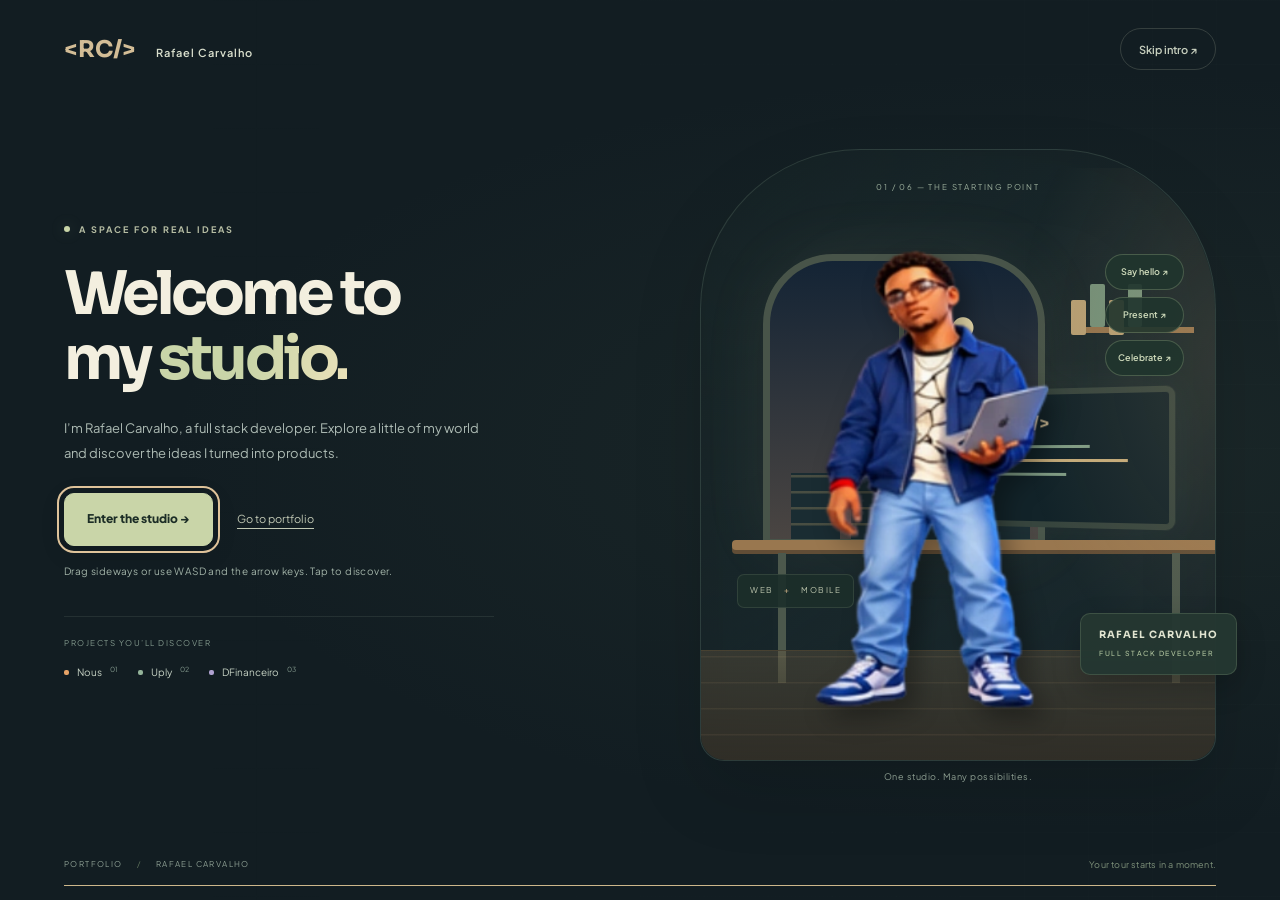
==== index.html @ 38a4bd1f "Atualiza portfólio e animações do estúdio" ====
<!doctype html>
<html lang="pt-BR" data-theme="dark">
<head>
<meta charset="utf-8">
<meta name="viewport" content="width=device-width, initial-scale=1, viewport-fit=cover">
<title>Rafael Carvalho · Desenvolvedor Full Stack</title>
<meta name="description" content="Portfólio de Rafael Carvalho, desenvolvedor full stack (Angular, React Native, Node.js). Projetos reais: Uply, DFinanceiro e Nous, com demos interativas.">
<meta name="theme-color" content="#0b1014">
<meta name="color-scheme" content="dark light">
<meta property="og:type" content="website">
<meta property="og:title" content="Rafael Carvalho · Desenvolvedor Full Stack">
<meta property="og:description" content="Angular, React Native e Node.js. Conheça o Uply, o DFinanceiro e o Nous com demos interativas.">
<meta property="og:image" content="assets/og.jpg">
<meta property="og:locale" content="pt_BR">
<meta property="og:locale:alternate" content="en_US">
<meta name="twitter:card" content="summary_large_image">
<meta name="twitter:title" content="Rafael Carvalho · Desenvolvedor Full Stack">
<meta name="twitter:description" content="Angular, React Native e Node.js. Projetos reais com demos interativas.">
<meta name="twitter:image" content="assets/og.jpg">
<link rel="icon" href="assets/favicon.svg" type="image/svg+xml">
<link rel="preconnect" href="https://fonts.googleapis.com">
<link rel="preconnect" href="https://fonts.gstatic.com" crossorigin>
<link href="https://fonts.googleapis.com/css2?family=Sora:wght@500;600;700;800&family=Plus+Jakarta+Sans:wght@400;500;600;700;800&display=swap" rel="stylesheet">
<link rel="preload" as="image" href="assets/rafael-game/hero-640.webp" type="image/webp" fetchpriority="high">
<link rel="stylesheet" href="css/style.css?v=12">
<link rel="stylesheet" href="css/demos.css?v=9">
<link rel="stylesheet" href="css/studio.css?v=8">
<script type="application/ld+json">{"@context":"https://schema.org","@type":"Person","name":"Rafael Carvalho","jobTitle":"Desenvolvedor Full Stack","email":"mailto:rafaelsancar@gmail.com","worksFor":{"@type":"Organization","name":"Nous"},"knowsAbout":["Angular","React Native","Node.js","TypeScript","PostgreSQL"],"sameAs":["https://www.linkedin.com/in/rafael-sancar-991b01346"]}</script>
<script>
// Respect the device accessibility preference without an extra interface toggle.
document.documentElement.classList.toggle('rm', matchMedia('(prefers-reduced-motion: reduce)').matches);
try {
  var savedTheme = localStorage.getItem('theme');
  document.documentElement.dataset.theme = ['dark', 'light'].includes(savedTheme) ? savedTheme : 'dark';
} catch (e) {}
// Resolve the public page and preview image when served at its final address.
if (/^https?:$/.test(location.protocol) && !['localhost', '127.0.0.1', '[::1]'].includes(location.hostname)) {
  var publicPage = new URL(location.pathname, location.origin).href;
  var canonical = document.createElement('link'); canonical.rel = 'canonical'; canonical.href = publicPage; document.head.appendChild(canonical);
  var ogUrl = document.createElement('meta'); ogUrl.setAttribute('property', 'og:url'); ogUrl.content = publicPage; document.head.appendChild(ogUrl);
  document.querySelectorAll('meta[property="og:image"], meta[name="twitter:image"]').forEach(function (meta) { meta.content = new URL('assets/og.jpg', document.baseURI).href; });
}
</script>
</head>
<body class="mode-site">
<a class="skip-link" href="#site">Pular para o conteúdo</a>

<div id="mesh" aria-hidden="true"><i></i><i></i><i></i></div>
<canvas id="bg3d" aria-hidden="true"></canvas>
<div id="cursor" aria-hidden="true"><i class="cursor-dot"></i><i class="cursor-ring"></i></div>
<div id="progress" aria-hidden="true"></div>
<main id="site" tabindex="-1"></main>

<header id="topbar">
  <a class="brand" href="#hero" aria-label="Rafael Carvalho, início">&lt;RC/&gt; <b id="brandName">Rafael Carvalho</b></a>
  <nav id="siteNav" class="sitenav" aria-label="Seções"></nav>
  <button id="btnMode" class="pbtn ghost" aria-controls="studio" aria-pressed="false">Explorar estúdio</button>
  <nav class="tools">
    <button id="btnLang" class="pbtn" title="PT / EN">PT</button>
    <button id="btnTheme" class="pbtn" title="Tema / Theme" aria-label="Tema">☀</button>
    <button id="btnFullscreen" class="pbtn" data-fullscreen aria-pressed="false">⛶ Tela cheia</button>
    <button id="btnMenu" class="pbtn burger" aria-label="Menu" aria-expanded="false" aria-controls="mobileMenu">☰</button>
  </nav>
</header>
<div id="mobileMenu" hidden><nav id="mobileNav" aria-label="Seções (menu)"></nav></div>
<button id="toTop" class="pbtn" aria-label="Voltar ao topo">↑</button>


<div id="modal" hidden>
  <div class="modal-box" role="dialog" aria-modal="true" aria-labelledby="demo-title">
    <button id="modalClose" class="pbtn close" aria-label="Fechar">✕</button>
    <div id="modalBody"></div>
  </div>
</div>

<noscript><div class="nojs"><h1>Rafael Carvalho</h1><p>Desenvolvedor Full Stack · Angular, React Native e Node.js</p><p>Projetos: Uply (<a href="https://uplyapp.com.br">uplyapp.com.br</a>), DFinanceiro (<a href="https://finfat.com.br">finfat.com.br</a>) e <a href="https://itsm.nous.dev.br">Nous</a>.</p><p>Contato: <a href="mailto:rafaelsancar@gmail.com">rafaelsancar@gmail.com</a> · <a href="https://www.linkedin.com/in/rafael-sancar-991b01346">LinkedIn</a> · <a href="assets/Rafael-Carvalho-Curriculo.pdf">Currículo (PDF)</a></p><p>Ative o JavaScript para ver o portfólio interativo.</p></div></noscript>

<script defer src="js/data.js?v=9"></script>
<script defer src="js/tech-icons.js?v=2"></script>
<script defer src="js/bg3d.js?v=4"></script>
<script defer src="js/project-art.js?v=2"></script>
<script defer src="js/app.js?v=24"></script>
<script defer src="js/site-fx.js?v=5"></script>
<script defer src="js/studio-atlas.js?v=1"></script>
<script defer src="js/studio-motion-atlas.js?v=4"></script>
<script defer src="js/studio-intro.js?v=8"></script>
<script defer src="js/studio-world.js?v=7"></script>
<script defer src="js/studio.js?v=8"></script>
<script defer src="js/boot.js"></script>
</body>
</html>
---- css/style.css ----
/* Estilos do portfólio. As demos mantêm sua própria identidade em demos.css. */
:root {color-scheme:dark;--bg:#0b1014;--solid:#121b21;--ink:#eef3f5;--mute:#a5b5bd;--line:#2b3943;--cy:#ffb86b;--mg:#6ee7b7;--btn-ink:#211509;--pix:'Sora',system-ui,sans-serif;--top:88px;}
html[data-theme="light"] {color-scheme:light;--bg:#f4efe7;--solid:#fffdf8;--ink:#1c2529;--mute:#52636b;--line:#d6d6d0;--cy:#9b430b;--mg:#087655;--btn-ink:#fff;}
* {box-sizing:border-box;}
html {scroll-behavior:smooth;scroll-padding-top:100px;}
body {margin:0;background:var(--bg);color:var(--ink);font:15px/1.7 'Plus Jakarta Sans',system-ui,sans-serif;-webkit-text-size-adjust:100%;}
h1,h2,h3,h4 {font-family:var(--pix);line-height:1.25;margin:0 0 16px;}
h2 {font-size:clamp(27px,3.1vw,42px);letter-spacing:-1.3px;max-width:22ch;}
h3 {font-size:23px;letter-spacing:-.5px;} h4 {font-size:15px;}
p {margin:0 0 18px;} a {color:var(--cy);} button,input,select,textarea {font:inherit;}
button,summary {cursor:pointer;} button:disabled {opacity:.5;cursor:default;}
button,a,summary {touch-action:manipulation;} a,button,summary,input,select,textarea,[tabindex] {outline-offset:5px;}
:focus-visible {outline:3px solid var(--cy);} [tabindex="-1"]:focus:not(:focus-visible) {outline:none;}
[hidden] {display:none!important;} img,svg {max-width:100%;} ul {padding-left:22px;} li {margin-bottom:7px;}
.wrapx {width:min(1160px,calc(100% - 64px));margin-inline:auto;}
.blk {padding-top:104px;scroll-margin-top:20px;}
.section-index {color:var(--cy);font-size:11px;font-weight:800;letter-spacing:2px;text-transform:uppercase;margin-bottom:20px;}
.section-intro,.role,.lead {color:var(--mute);} .lead {font-size:16px;line-height:1.85;}
.skip-link {position:fixed;z-index:100;top:-120px;left:20px;background:var(--solid);padding:12px 18px;border:2px solid var(--cy);border-radius:10px;}.skip-link:focus {top:10px;}
#topbar {position:fixed;z-index:30;top:12px;left:50%;transform:translateX(-50%);width:min(1240px,calc(100% - 28px));min-height:64px;padding:10px 16px;display:flex;align-items:center;gap:24px;background:var(--solid);border:1px solid var(--line);border-radius:18px;box-shadow:0 8px 32px #00000014;}
.brand {text-decoration:none;font:700 17px var(--pix);white-space:nowrap;}.brand b {font:600 12px 'Plus Jakarta Sans',sans-serif;color:var(--ink);margin-left:8px;}
.sitenav {display:flex;align-items:center;justify-content:center;margin-left:auto;gap:4px;}.sitenav a {text-decoration:none;color:var(--mute);font-size:12px;font-weight:700;padding:9px 10px;border-radius:8px;}.sitenav a:hover,.sitenav a.active {color:var(--cy);background:color-mix(in srgb,var(--cy) 9%,transparent);}
.tools {display:flex;gap:6px;align-items:center;}.tools .pbtn {padding:7px;min-width:40px;min-height:40px;background:transparent;color:var(--ink);border:1px solid var(--line);font-size:14px;}
.pbtn {display:inline-flex;align-items:center;justify-content:center;gap:10px;min-height:44px;padding:12px 18px;border:1px solid transparent;border-radius:11px;text-decoration:none;background:var(--cy);color:var(--btn-ink);font-size:12px;font-weight:800;transition:background .18s,border-color .18s;}
.pbtn:hover {filter:brightness(1.08);}.pbtn.ghost {background:transparent;color:var(--ink);border-color:var(--line);}.pbtn.ghost:hover {border-color:var(--cy);}.pbtn[aria-pressed="true"] {border-color:var(--cy);color:var(--cy);}
.text-link {font-size:12px;font-weight:800;text-underline-offset:5px;padding-block:10px;}.burger {display:none!important;}
#mobileMenu {position:fixed;z-index:29;top:86px;left:14px;right:14px;background:var(--solid);padding:12px;border:1px solid var(--line);border-radius:16px;box-shadow:0 16px 32px #0003;}#mobileNav {display:grid;}#mobileNav a {color:var(--ink);padding:12px;text-decoration:none;border-radius:8px;}#mobileNav a:hover {background:color-mix(in srgb,var(--cy) 9%,transparent);}
.hero {min-height:min(880px,100svh);padding-top:120px;display:grid;grid-template-columns:1.2fr .8fr;gap:64px;align-items:center;}
.status {display:inline-flex;gap:9px;align-items:center;font-size:11px;border:1px solid var(--line);border-radius:40px;padding:6px 12px;margin-bottom:26px;}.status i {width:7px;height:7px;border-radius:50%;background:var(--mg);}
.eyebrow {font-size:11px;font-weight:800;letter-spacing:1.6px;color:var(--cy);margin-bottom:14px;}
.hero h1 {font-size:clamp(46px,6.5vw,88px);letter-spacing:-4px;line-height:1.04;margin-bottom:24px;}
.hero-statement {font-family:var(--pix);font-size:clamp(20px,2.5vw,30px);font-weight:600;line-height:1.35;letter-spacing:-.7px;max-width:27ch;}
.hero .role.big {font-size:13px;font-weight:700;margin:20px 0 14px;}.hero .lead {max-width:54ch;font-size:14px;}.hero-cta {display:flex;flex-wrap:wrap;align-items:center;gap:12px;margin-top:28px;}
.hero-art {position:relative;height:520px;isolation:isolate;}.hero-char {position:absolute;bottom:0;left:50%;transform:translateX(-50%);height:100%;width:auto;object-fit:contain;filter:drop-shadow(0 20px 20px #0002);}.hero-halo {position:absolute;inset:12% -5% 1%;background:radial-gradient(ellipse,color-mix(in srgb,var(--cy) 15%,transparent),transparent 70%);border-radius:50%;border:1px solid color-mix(in srgb,var(--cy) 18%,transparent);z-index:-1;}.art-note {position:absolute;bottom:12%;left:0;border:1px solid var(--line);background:var(--solid);padding:8px 14px;border-radius:9px;font:700 12px var(--pix);}
.proof-band {display:grid;grid-template-columns:.8fr 1.1fr 1.3fr;border-block:1px solid var(--line);margin-top:48px;padding-block:26px;gap:28px;}.proof-band p {margin:0;color:var(--mute);font-size:12px;}.proof-band strong {display:block;color:var(--ink);font:700 23px var(--pix);margin-bottom:8px;}
.projects-list {margin-top:36px;display:grid;gap:30px;}.pj {border:1px solid var(--line);border-radius:24px;overflow:hidden;background:var(--solid);}.pj-overview {display:grid;grid-template-columns:.85fr 1.15fr;gap:36px;padding:34px;align-items:center;}.pj-art {margin:0;min-width:0;}.pj-art svg {display:block;width:100%;height:auto;border-radius:16px;}.pj-art figcaption {font-size:10px;color:var(--mute);text-align:center;margin-top:10px;}.pj-txt {min-width:0;}.pj-txt>p {font-size:13px;color:var(--mute);}.pj-txt .project-status {font-size:10px;font-weight:800;letter-spacing:1px;text-transform:uppercase;color:var(--mute);}.pj-head {display:flex;gap:12px;align-items:center;margin-bottom:12px;}.pj-head h3 {font-size:30px;margin:0;}.plogo,.project-monogram {width:48px;height:48px;object-fit:contain;border-radius:10px;background:color-mix(in srgb,var(--c) 12%,transparent);padding:7px;}.project-monogram {display:grid;place-items:center;color:var(--c);font:800 24px var(--pix);padding:0;}.pj-txt .project-tagline {font-weight:700;color:var(--ink);font-size:15px;}.chips {display:flex;flex-wrap:wrap;gap:6px;margin:14px 0;}.chip {font-size:10px;border:1px solid var(--line);padding:4px 9px;border-radius:30px;}.pj-btns,.store-links {display:flex;flex-wrap:wrap;gap:10px;margin-top:20px;}.pj-txt .demo-note,.demo-note {font-size:11px;color:var(--mute);margin-top:10px;}.store-links {margin-top:0;gap:20px;}
.case-study {border-top:1px solid var(--line);}.case-study summary {list-style:none;display:flex;justify-content:space-between;align-items:center;padding:20px 34px;font-size:13px;font-weight:800;}.case-study summary::-webkit-details-marker {display:none;}.case-study summary:hover {color:var(--cy);}.case-study summary span {font-size:20px;}.case-study[open] summary span {transform:rotate(45deg);}.case-grid {display:grid;grid-template-columns:1fr 1fr;gap:28px 36px;margin:8px 34px 26px;}.case-grid dt {font-weight:800;color:var(--cy);font-size:12px;margin-bottom:9px;}.case-grid dd {margin:0;color:var(--mute);font-size:13px;}.case-study h4 {margin-inline:34px;}.feat {display:grid;grid-template-columns:1fr 1fr;gap:4px 28px;margin:0 34px 28px;font-size:12px;color:var(--mute);}
.card {background:var(--solid);border:1px solid var(--line);border-radius:20px;padding:32px;}.experience-card {margin-top:30px;}.experience-card ul {color:var(--mute);font-size:14px;margin-bottom:0;}.experience-card .eyebrow {font-size:10px;}.about-layout {display:grid;grid-template-columns:.9fr 1.1fr;gap:64px;}.about-layout .lead {font-size:14px;}.tech-groups {display:grid;grid-template-columns:repeat(4,1fr);gap:26px;margin-top:36px;}.tech-group {min-width:0;}.tech-group h3 {font-size:15px;min-height:40px;}.tech-group ul {list-style:none;padding:0;margin:0;}.tech-group li {padding-block:14px;border-top:1px solid var(--line);margin:0;}.tech-group b {display:block;font-size:12px;}.tech-group span {display:block;font-size:11px;color:var(--mute);line-height:1.7;margin-top:5px;}.courses {list-style:none;padding:0;margin:24px 0 0;display:grid;grid-template-columns:1fr 1fr;gap:16px;}.courses li {font-size:12px;margin:0;border-top:1px solid var(--line);padding-top:14px;}.courses span {display:block;color:var(--mute);font-size:11px;}
.cta {text-align:center;padding:64px 30px;background:radial-gradient(ellipse at 50% 0,color-mix(in srgb,var(--cy) 8%,transparent),transparent 70%),var(--solid);}.cta h2 {max-width:18ch;margin-inline:auto;font-size:clamp(32px,4.5vw,58px);}.email-link {font-size:clamp(15px,2vw,23px);font-weight:700;overflow-wrap:anywhere;text-underline-offset:6px;}.cta-actions {display:flex;justify-content:center;flex-wrap:wrap;gap:10px;margin-top:30px;}#copyStatus {min-height:24px;margin:16px 0 0;color:var(--mute);font-size:12px;}footer {text-align:center;color:var(--mute);font-size:11px;padding:46px 0;}
#toTop {position:fixed;bottom:18px;right:18px;z-index:20;width:44px;padding:10px;opacity:0;pointer-events:none;}#toTop.show {opacity:1;pointer-events:auto;}.noscroll {overflow:hidden;}
#modal {position:fixed;inset:0;z-index:50;background:#05080cdd;display:flex;align-items:flex-start;justify-content:center;overflow:auto;padding:30px 14px;overscroll-behavior:contain;}.modal-box {position:relative;background:var(--solid);color:var(--ink);border:1px solid var(--line);border-top:3px solid var(--cy);border-radius:20px;padding:28px;width:min(1100px,100%);}.modal-box .close {position:sticky;top:0;float:right;z-index:10;min-width:44px;background:var(--solid);color:var(--ink);border-color:var(--line);}.m-head {padding-right:60px;border-left:4px solid var(--c);padding-left:16px;margin:0 0 18px;}.m-head h2 {font-size:27px;letter-spacing:-.8px;}.m-head p {font-size:13px;color:var(--mute);margin-bottom:0;}.demo-host {position:relative;clear:both;overflow:auto;padding:16px;background:#0b1014;color:#eef3f5;border:1px solid var(--line);border-radius:14px;margin-top:20px;}.dm-toasts {position:absolute;bottom:12px;right:12px;z-index:100;}.dm-toast {padding:12px 16px;border-radius:10px;background:#166c4c;color:#fff;font-size:12px;margin-top:6px;}.dm-toast.err {background:#a92e34;}.dm-toast.out {opacity:0;}.nojs {max-width:700px;padding:100px 24px;margin:auto;}
@media(min-width:901px) and (max-width:1150px) {.brand b {display:none;}#topbar {gap:14px;}.sitenav a {padding-inline:7px;}.hero {gap:30px;}.hero-art {height:440px;}.pj-overview {gap:26px;padding:28px;}}
@media(max-width:900px) {.wrapx {width:calc(100% - 40px);}.sitenav {display:none;}.tools {margin-left:auto;}.burger {display:inline-flex!important;}.hero {grid-template-columns:1fr;padding-top:120px;gap:28px;min-height:0;}.hero-txt {max-width:650px;}.hero h1 {font-size:clamp(44px,9vw,72px);letter-spacing:-2.5px;}.hero-art {height:340px;width:min(420px,100%);margin:0 auto;}.hero-halo {inset:7% 0 1%;}.hero-statement {max-width:30ch;}.hero .lead {max-width:60ch;}.proof-band {grid-template-columns:1fr 1fr 1fr;gap:16px;margin-top:40px;}.proof-band strong {font-size:18px;}.proof-band p {font-size:10px;}.pj-overview {grid-template-columns:1fr;gap:28px;}.pj-art {max-width:480px;width:100%;margin-inline:auto;}.about-layout {grid-template-columns:1fr;gap:12px;}.tech-groups {grid-template-columns:1fr 1fr;}.blk {padding-top:76px;}}
@media(max-width:600px) {#topbar {top:8px;min-height:58px;padding:8px 10px;gap:8px;}.brand b {display:none;}.tools .pbtn {min-width:40px;min-height:40px;}#mobileMenu {top:76px;}.hero {padding-top:100px;}.hero-cta {gap:10px;}.hero-cta .pbtn {padding-inline:13px;}.hero-cta .text-link {padding-inline:4px;}.status {margin-bottom:22px;}.hero .role.big {font-size:11px;}.hero-art {height:300px;}.proof-band {grid-template-columns:1fr;gap:18px;padding-block:22px;}.proof-band p {display:grid;grid-template-columns:125px 1fr;align-items:center;gap:16px;font-size:11px;}.proof-band strong {margin:0;font-size:16px;}.pj-overview {padding:22px;}.pj-head h3 {font-size:27px;}.case-study summary {padding:18px 22px;}.case-grid {grid-template-columns:1fr;margin-inline:22px;gap:22px;}.case-study h4 {margin-inline:22px;}.feat {grid-template-columns:1fr;margin-inline:22px;}.card {padding:24px;}.experience-card h3 {font-size:20px;}.courses {grid-template-columns:1fr;}.cta {padding:44px 20px;}.tech-groups {gap:20px;}.tech-group h3 {font-size:13px;}#modal {padding:0;}.modal-box {border-radius:0;min-height:100%;padding:18px 12px;}.demo-host {padding:10px;}.m-head {padding-right:52px;}}
html.rm {scroll-behavior:auto;}html.rm *,html.rm *::before,html.rm *::after {animation:none!important;transition:none!important;scroll-behavior:auto!important;}
html.rm .chart .draw {stroke-dashoffset:0;}html.rm .chart .area,html.rm .chart .dot {opacity:1;transform:none;}
@media(prefers-reduced-motion:reduce) {html {scroll-behavior:auto;}*,*::before,*::after {animation:none!important;transition:none!important;scroll-behavior:auto!important;}}

/* Identidade animada: efeitos suaves, logos locais e movimento reduzido. */
body {isolation:isolate;}
#mesh,#bg3d {position:fixed;inset:0;pointer-events:none;z-index:-1;}
#mesh {overflow:hidden;}#mesh i {position:absolute;width:65vmax;height:65vmax;border-radius:50%;background:radial-gradient(circle,color-mix(in srgb,var(--cy) 12%,transparent),transparent 65%);animation:mesh-drift 26s ease-in-out infinite alternate;left:-25vmax;top:-25vmax;}
#mesh i:nth-child(2) {background:radial-gradient(circle,color-mix(in srgb,var(--mg) 9%,transparent),transparent 65%);left:auto;right:-30vmax;top:15vh;animation-delay:-12s;animation-duration:32s;}
#mesh i:nth-child(3) {background:radial-gradient(circle,#9fb3ff0c,transparent 65%);top:auto;bottom:-35vmax;left:15vw;animation-delay:-8s;}
#bg3d {opacity:.17;}html[data-theme="light"] #bg3d {opacity:.08;}
@keyframes mesh-drift {to {transform:translate(9vw,8vh) scale(1.12);}}
#progress {position:fixed;top:0;left:0;right:0;height:3px;background:linear-gradient(90deg,var(--cy),var(--mg));transform-origin:left;transform:scaleX(0);z-index:40;pointer-events:none;}
.hero-char {animation:hero-float 9s ease-in-out infinite;}.art-note {animation:note-float 10s ease-in-out infinite;}.hero-halo {animation:halo-breathe 8s ease-in-out infinite;}
@keyframes hero-float {50% {translate:0 -4px;}}@keyframes note-float {50% {translate:0 3px;rotate:-1deg;}}@keyframes halo-breathe {50% {scale:1.04;opacity:.6;}}
.hero-orbit {position:absolute;left:50%;top:54%;width:105%;aspect-ratio:1;border:1px dashed color-mix(in srgb,var(--cy) 28%,transparent);border-radius:50%;transform:translate(-50%,-50%);z-index:-1;animation:orbit-turn 64s linear infinite;pointer-events:none;}
.hero-orbit::after {content:'';position:absolute;left:50%;top:-4px;width:7px;height:7px;background:var(--cy);box-shadow:0 0 12px color-mix(in srgb,var(--cy) 45%,transparent);border-radius:50%;}
.orbit-two {width:80%;border-style:solid;border-color:color-mix(in srgb,var(--mg) 20%,transparent);animation-direction:reverse;animation-duration:52s;}.orbit-two::after {background:var(--mg);}
@keyframes orbit-turn {to {transform:translate(-50%,-50%) rotate(360deg);}}
.status i {animation:status-pulse 3s ease-out infinite;}@keyframes status-pulse {0% {box-shadow:0 0 0 0 color-mix(in srgb,var(--mg) 30%,transparent);}70%,100% {box-shadow:0 0 0 9px transparent;}}
.pbtn {position:relative;overflow:hidden;transition:transform .35s cubic-bezier(.16,1,.3,1),background .25s,border-color .25s,box-shadow .35s;}.pbtn:hover {box-shadow:0 6px 20px color-mix(in srgb,var(--cy) 14%,transparent);}
.fx-ripple {position:absolute;width:260px;height:260px;border-radius:50%;background:currentColor;pointer-events:none;opacity:0;}.fx-confetti {position:fixed;width:6px;height:9px;border-radius:2px;z-index:100;pointer-events:none;}
.pj {transition:border-color .35s,box-shadow .35s;}.pj:hover {border-color:color-mix(in srgb,var(--c) 50%,var(--line));box-shadow:0 20px 50px -35px var(--c);}.pj-art svg {transform:perspective(1200px) translate3d(0,var(--media-y,0px),0) rotateX(var(--tilt-x,0deg)) rotateY(var(--tilt-y,0deg)) scale(var(--media-scale,1));transition:transform .18s ease-out;transform-origin:center;backface-visibility:hidden;}
.case-study summary span {transition:transform .25s;}.experience-card {position:relative;}.experience-card::before {content:'';position:absolute;left:-1px;top:30px;bottom:30px;width:3px;border-radius:3px;background:linear-gradient(var(--cy),var(--mg));}
.tech-group {border-radius:14px;padding:16px;background:radial-gradient(220px circle at var(--sx,50%) var(--sy,0),color-mix(in srgb,var(--cy) 4%,transparent),transparent 70%),color-mix(in srgb,var(--solid) 94%,transparent);border:1px solid var(--line);}
.tech-group li {display:flex;gap:10px;align-items:flex-start;}.tech-group li>div {min-width:0;flex:1;}.tech-icons {display:inline-flex;align-items:center;justify-content:center;gap:4px;flex-shrink:0;background:#f5f7fa;border:1px solid #dbe2e8;border-radius:10px;padding:7px;box-shadow:0 3px 10px #0000000c;}
.tech-group .tech-icons {display:inline-flex;margin-top:0;min-width:40px;}.tech-icons img {display:block;width:24px;height:24px;object-fit:contain;transition:transform .3s;}.tech-group li:hover .tech-icons img {transform:translateY(-2px) rotate(-5deg);}.tech-group li:has(.tech-icons img+img) .tech-icons {flex-direction:column;}.tech-group li:has(.tech-icons img+img) .tech-icons img {width:20px;height:20px;}
.tech-marquee {overflow:hidden;max-width:100%;margin:28px 0 0;padding:12px 0;mask-image:linear-gradient(90deg,transparent,#000 5%,#000 95%,transparent);}.tech-track {width:max-content;display:flex;gap:12px;animation:tech-scroll 90s linear infinite;}.tech-marquee:hover .tech-track {animation-play-state:paused;}.tech-pill {display:flex;align-items:center;gap:9px;border:1px solid var(--line);border-radius:40px;background:var(--solid);padding:7px 16px 7px 7px;font-size:11px;font-weight:700;white-space:nowrap;}.tech-pill .tech-icons {padding:5px;border-radius:50%;}.tech-pill .tech-icons img {width:19px;height:19px;}@keyframes tech-scroll {to {transform:translateX(calc(-50% - 6px));}}
/* O halo se move pelo pai; a escala pertence apenas ao anel interno. */
#cursor {position:fixed;left:0;top:0;width:0;height:0;pointer-events:none;z-index:90;opacity:0;display:none;transition:opacity .18s;}
.cursor-dot {display:none;}.cursor-ring {position:absolute;left:0;top:0;width:38px;height:38px;border:1px solid color-mix(in srgb,var(--cy) 34%,transparent);background:color-mix(in srgb,var(--cy) 5%,transparent);border-radius:50%;transform:translate(-50%,-50%) scale(1);transition:transform .28s cubic-bezier(.16,1,.3,1),border-color .25s,background .25s;}
#cursor.link .cursor-ring {transform:translate(-50%,-50%) scale(1.2);border-color:color-mix(in srgb,var(--cy) 48%,transparent);}
@media(hover:hover) and (pointer:fine) {html:not(.rm) #cursor {display:block;}#cursor.visible {opacity:1;}}
body {cursor:auto;}a[href],button,summary {cursor:pointer;}
@media(max-width:1150px) {.tech-groups {grid-template-columns:1fr 1fr;}.hero-orbit {width:94%;}}
@media(max-width:600px) {.tech-group {padding:12px;}.tech-group li {gap:8px;}.tech-icons {padding:5px;}.tech-group .tech-icons {min-width:30px;}.tech-icons img {width:20px;height:20px;}.tech-group b {font-size:11px;}.tech-group span:not(.tech-icons) {font-size:10px;}.tech-groups {gap:12px;}#bg3d {opacity:.08;}.hero-orbit {width:88%;}.tech-track {animation-duration:110s;}}
html.rm #cursor {display:none!important;}html.rm .hero-char,html.rm .art-note {translate:none;rotate:none;}html.rm .tech-track {transform:none;}html.rm .tech-marquee {mask-image:none;}.fx-confetti,.fx-ripple {contain:layout style;}
@media(prefers-reduced-motion:reduce) {#cursor {display:none!important;}.hero-char,.art-note {translate:none;rotate:none;}.tech-track {transform:none;}.chart .draw {stroke-dashoffset:0;}.chart .area,.chart .dot {opacity:1;}}

/* Apresentação com mais espaço, profundidade leve e transições coordenadas. */
:root {--motion-ease:cubic-bezier(.16,1,.3,1);}
#topbar {background:color-mix(in srgb,var(--solid) 80%,transparent);backdrop-filter:blur(22px) saturate(1.2);-webkit-backdrop-filter:blur(22px) saturate(1.2);transition:background .4s,box-shadow .4s,border-color .4s;}
#topbar.scrolled {background:color-mix(in srgb,var(--solid) 93%,transparent);box-shadow:0 10px 35px #0000001c;}
.hero h1 {font-size:clamp(46px,6.7vw,94px);letter-spacing:-.055em;}
.hero-art picture {display:block;position:absolute;inset:0;transform:translate3d(0,var(--hero-y,0px),0) scale(var(--hero-scale,1));}
.hero-statement {text-wrap:balance;}.blk > h2 {font-size:clamp(30px,3.7vw,52px);line-height:1.1;text-wrap:balance;letter-spacing:-.045em;}
.pj-overview {min-height:clamp(430px,66vh,650px);padding:clamp(28px,4vw,56px);gap:clamp(30px,4vw,64px);grid-template-columns:1fr 1.05fr;}
.pj-art {perspective:1200px;padding-block:22px;}.pj-art figcaption {margin-top:24px;}
.pj {background:radial-gradient(ellipse at 20% 25%,color-mix(in srgb,var(--c) 6%,transparent),transparent 62%),var(--solid);transition:border-color .5s,box-shadow .5s;}
.pj:hover {box-shadow:0 24px 70px -45px color-mix(in srgb,var(--c) 40%,transparent);}
.pbtn:hover {transform:translateY(-1px);}.pbtn:active {transform:scale(.98);}
.tech-group {transition:background .4s,border-color .4s;}.tech-group:hover {border-color:color-mix(in srgb,var(--cy) 30%,var(--line));}
.tech-icons img {transition:transform .45s var(--motion-ease);}.tech-group li:hover .tech-icons img {transform:translateY(-2px) scale(1.04);}
html.rm .hero-art picture,html.rm .pj-art svg {transform:none;}
html.rm .pj-art svg {transform-origin:center;}
@media(max-width:900px) {.pj-overview {min-height:0;grid-template-columns:1fr;padding:28px;gap:20px;}.pj-art {padding:10px 0;}.hero h1 {font-size:clamp(44px,9vw,72px);}.hero-art picture {transform:translate3d(0,var(--hero-y,0px),0);}.blk > h2 {font-size:clamp(30px,5.5vw,42px);}}
@media(max-width:600px) {.pj-overview {padding:22px;}.hero-orbit {opacity:.7;}.pj-art figcaption {margin-top:16px;}}
@media(prefers-reduced-motion:reduce) {.hero-art picture,.pj-art svg {transform:none!important;}}

@media(max-width:600px) {html[data-theme="light"] #bg3d {opacity:.05;}}
---- css/demos.css ----
/* ================= UPLY (app mobile) ================= */
.up-wrap { display: flex; gap: 22px; flex-wrap: wrap; justify-content: center; align-items: flex-start; }
.up-phone { position: relative; width: 300px; height: 590px; background: #F2F1EE; color: #0C0D0F; border: 10px solid #111; border-radius: 36px; overflow: auto; font: 13px/1.4 Manrope, system-ui, sans-serif; display: flex; flex-direction: column; box-shadow: 0 0 30px rgba(0,168,90,.35); scrollbar-width: none; }
.up-phone::-webkit-scrollbar { display: none; }
.up-phone * { box-sizing: border-box; }
.up-hero { position: relative; background: #050607; color: #fff; padding: 14px 16px 34px; overflow: hidden; flex: none; }
.up-hero.big { padding-bottom: 40px; }
.up-hero .blob { position: absolute; right: -26px; top: -20px; width: 110px; height: 110px; background: #00A85A; border-radius: 40px; transform: rotate(22deg); opacity: .95; }
.up-hero h3 { font: 800 26px/1.05 Sora, sans-serif; letter-spacing: -1px; margin: 16px 0 4px; position: relative; color: #fff; }
.up-hero h3.xl { font-size: 38px; margin-top: 8px; }
.up-hero p { margin: 0 0 10px; color: rgba(242,241,238,.58); position: relative; }
.up-hero small { color: rgba(242,241,238,.7); position: relative; }
.up-top { display: flex; justify-content: space-between; align-items: center; position: relative; }
.up-logo { font: 800 15px Sora, sans-serif; letter-spacing: 4px; color: #fff; }
.up-back { width: 34px; height: 34px; border-radius: 12px; border: 1px solid rgba(255,255,255,.12); background: rgba(255,255,255,.08); color: #fff; font-size: 18px; cursor: pointer; }
.up-ic { position: relative; margin-right: 8px; } .up-ic em { position: absolute; top: -6px; right: -8px; background: #E23B3B; border-radius: 9px; padding: 0 5px; font-size: 10px; font-style: normal; }
.up-av { display: inline-grid; place-items: center; width: 30px; height: 30px; border-radius: 50%; background: #00A85A; color: #fff; font-weight: 800; }
.up-cta { width: 100%; min-height: 48px; border: 0; border-radius: 18px; background: #00A85A; color: #0C0D0F; font: 800 15px Manrope, sans-serif; display: flex; justify-content: space-between; align-items: center; padding: 0 18px; cursor: pointer; position: relative; box-shadow: 0 8px 20px rgba(0,0,0,.25); transition: transform .15s; }
.up-cta:hover:not(:disabled) { transform: translateY(-2px); } .up-cta:disabled { opacity: .45; } .up-cta b { font-size: 20px; }
.up-body { background: #F2F1EE; border-radius: 22px 22px 0 0; margin-top: -20px; position: relative; padding: 14px; display: flex; flex-direction: column; gap: 9px; flex: 1; }
.up-tiles { display: grid; grid-template-columns: repeat(4, 1fr); gap: 7px; }
.up-tile { background: #fff; border-radius: 18px; padding: 10px 2px; text-align: center; font-size: 11px; font-weight: 700; box-shadow: 0 2px 10px rgba(21,23,26,.06); cursor: pointer; transition: transform .15s; } .up-tile:hover { transform: translateY(-3px); } .up-tile span { display: block; font-size: 18px; }
.up-banner { background: #00A85A; color: #fff; border-radius: 20px; padding: 14px; cursor: pointer; display: flex; flex-direction: column; gap: 2px; } .up-banner small { opacity: .8; font-weight: 800; letter-spacing: 1px; } .up-banner b { font: 800 16px Sora, sans-serif; }
.up-sec b { font: 800 14px Sora, sans-serif; }
.up-grid { display: grid; grid-template-columns: 1fr 1fr; gap: 8px; }
.up-svc { background: #fff; border-radius: 20px; padding: 14px 12px; cursor: pointer; box-shadow: 0 2px 10px rgba(21,23,26,.06); transition: transform .15s, box-shadow .15s; } .up-svc:hover { transform: translateY(-3px); box-shadow: 0 8px 20px rgba(21,23,26,.12); } .up-svc b { display: block; } .up-svc small { color: #8A8F97; }
.up-in { width: 100%; border: 1px solid rgba(12,13,15,.12); background: #fff; border-radius: 14px; padding: 11px; font: inherit; color: #0C0D0F; }
.up-lb { font-weight: 700; font-size: 12px; margin-top: 4px; }
.up-chips { display: flex; gap: 6px; overflow: auto; padding-bottom: 4px; scrollbar-width: none; } .up-chips span { flex: none; padding: 6px 12px; border-radius: 999px; background: #fff; border: 1px solid rgba(12,13,15,.1); font-weight: 700; font-size: 12px; cursor: pointer; } .up-chips span.on { background: #00A85A; border-color: #00A85A; }
.up-row { background: #fff; border-radius: 14px; padding: 12px; display: grid; grid-template-columns: 1fr auto; gap: 0 8px; cursor: pointer; font-weight: 700; } .up-row small { grid-column: 1; color: #8A8F97; font-weight: 500; } .up-row:hover { background: #DCF7E8; }
.up-empty { text-align: center; padding: 18px; display: grid; gap: 6px; } .up-empty a { color: #00A85A; font-weight: 800; cursor: pointer; }
.up-card { background: #fff; border-radius: 16px; border: 1px solid rgba(12,13,15,.07); padding: 12px; display: flex; flex-direction: column; gap: 4px; } .up-card small { color: #8A8F97; } .up-card.sel { border-color: #00A85A; background: #DCF7E8; } .up-card.center { text-align: center; align-items: center; }
.up-seg { display: grid; grid-template-columns: repeat(3, 1fr); gap: 6px; } .up-seg span { text-align: center; padding: 9px; border-radius: 12px; background: #fff; border: 1px solid rgba(12,13,15,.1); font-weight: 700; cursor: pointer; } .up-seg span.on { background: #00A85A; border-color: #00A85A; }
.up-photo { border: 2px dashed rgba(12,13,15,.2); border-radius: 14px; padding: 16px; text-align: center; color: #8A8F97; width: 90px; }
.up-err { color: #E23B3B; background: #FDECEC; padding: 8px 10px; border-radius: 10px; margin: 0; font-weight: 700; }
.up-chead { background: #050607; color: #fff; display: flex; align-items: center; gap: 10px; padding: 12px; flex: none; } .up-chead small { display: block; color: #7EE0A8; }
.up-chat { background: #EBEAE7; flex: 1; overflow: auto; padding: 10px; display: flex; flex-direction: column; gap: 7px; }
.up-day { align-self: center; background: rgba(12,13,15,.08); padding: 2px 10px; border-radius: 999px; font-size: 11px; }
.up-phone .bub { max-width: 80%; padding: 8px 11px; border-radius: 16px; word-break: break-word; animation: popIn .25s ease-out; }
.up-phone .bub.me { align-self: flex-end; background: #00A85A; color: #fff; border-bottom-right-radius: 4px; } .up-phone .bub.you { align-self: flex-start; background: #fff; border-bottom-left-radius: 4px; } .up-phone .bub.sys { align-self: center; background: #FFF6E5; color: #8a5a00; font-size: 11px; text-align: center; }
@keyframes popIn { from { transform: scale(.85) translateY(8px); opacity: 0; } }
.up-prop { background: #fff; border-radius: 16px; border: 1px solid rgba(12,13,15,.07); padding: 12px; display: flex; flex-direction: column; gap: 3px; animation: popIn .3s; } .up-prop .r { display: flex; justify-content: space-between; align-items: center; } .up-prop .val { font: 800 28px Sora, sans-serif; color: #00A85A; } .up-prop small { color: #8A8F97; }
.r2 { display: grid; grid-template-columns: 1fr 1fr; gap: 8px; margin-top: 6px; }
.up-ok, .up-ghost { border: 0; border-radius: 12px; padding: 10px; font: 800 13px Manrope, sans-serif; cursor: pointer; } .up-ok { background: #00A85A; color: #fff; } .up-ghost { background: #fff; border: 1px solid rgba(12,13,15,.15); color: #0C0D0F; } .up-ghost.red { color: #E23B3B; background: #FDECEC; border: 0; } .up-ghost.wide { width: 100%; padding: 13px; border-radius: 16px; }
.up-badge { padding: 2px 8px; border-radius: 999px; font-size: 11px; font-weight: 800; } .up-badge.w { background: #FFF6E5; color: #C9850A; } .up-badge.g { background: #DCF7E8; color: #00A85A; } .up-badge.r { background: #FDECEC; color: #E23B3B; }
.up-alert { background: #DCF7E8; border-radius: 14px; padding: 12px; display: grid; gap: 6px; animation: popIn .3s; }
.up-compose { display: flex; gap: 6px; padding: 8px; background: #F2F1EE; flex: none; } .up-send { width: 42px; border: 0; border-radius: 14px; background: #00A85A; color: #fff; font-size: 16px; cursor: pointer; }
.up-stepper { display: flex; justify-content: space-between; } .stp { flex: 1; text-align: center; font-size: 9px; color: #8A8F97; position: relative; } .stp i { display: grid; place-items: center; width: 28px; height: 28px; margin: 0 auto 3px; border-radius: 50%; background: #EAE9E6; border: 1px solid rgba(12,13,15,.12); font-style: normal; font-weight: 800; transition: all .4s; } .stp.done i { background: #00A85A; color: #fff; border-color: #00A85A; } .stp.act i { border-color: #00A85A; color: #00A85A; box-shadow: 0 0 0 4px rgba(0,168,90,.2); animation: pulseG 1.4s infinite; } .stp.act, .stp.done { color: #00A85A; font-weight: 800; }
@keyframes pulseG { 50% { box-shadow: 0 0 0 7px rgba(0,168,90,.05); } }
.up-line { display: flex; justify-content: space-between; border-top: 1px solid rgba(12,13,15,.07); padding-top: 6px; margin-top: 4px; }
.up-ok-t { color: #00A85A; font-weight: 800; text-align: center; }
.mp { margin-top: 8px; background: #009EE3; color: #fff; text-align: center; padding: 14px; border-radius: 12px; font-weight: 800; }
.up-stars { font-size: 34px; color: #cfcfcf; display: flex; gap: 4px; } .up-stars span { cursor: pointer; transition: transform .15s; } .up-stars span:hover { transform: scale(1.2); } .up-stars span.on { color: #C9850A; }
.up-mod { position: absolute; inset: 0; background: rgba(0,0,0,.55); display: grid; place-items: center; padding: 16px; z-index: 5; } .up-mbox { background: #fff; border-radius: 18px; padding: 16px; display: grid; gap: 8px; width: 100%; animation: popIn .25s; }
.ph-side { max-width: 300px; color: #b9c4ea; font-size: 13px; } .ph-side b { color: #fff; } .ph-side .mini { font-size: 11px; color: #7f8bb8; }
.up-sim { background: #ffd400; color: #000; border: 0; padding: 10px; font-weight: 800; cursor: pointer; border-radius: 6px; box-shadow: 0 0 14px rgba(255,212,0,.6); animation: blink2 1.2s infinite; } @keyframes blink2 { 50% { filter: brightness(1.25); } }

/* ================= DFinanceiro (DFinanceiro) ================= */
.ff-app { font: 13px/1.45 "Plus Jakarta Sans", system-ui, sans-serif; color: #1e293b; background: linear-gradient(135deg, #f8fafc, rgba(236,254,255,.8), #f1f5f9); border-radius: 10px; overflow: hidden; min-height: 480px; }
.ff-app * { box-sizing: border-box; }
.ff-top { display: flex; align-items: center; justify-content: space-between; padding: 8px 14px; background: rgba(255,255,255,.85); border-bottom: 1px solid rgba(226,232,240,.9); }
.ff-links { display: flex; gap: 14px; } .ff-links span { padding: 4px 8px; color: #475569; font-weight: 600; } .ff-links .on { color: #155e75; background: #ecfeff; border-bottom: 2px solid #0e7490; }
.ff-ico { display: flex; gap: 10px; } .bell { position: relative; } .bell em { position: absolute; top: -6px; right: -8px; background: #dc2626; color: #fff; font-size: 9px; border-radius: 8px; padding: 0 4px; font-style: normal; font-weight: 800; }
.ff-logo { display: inline-flex; align-items: center; gap: 8px; } .ff-logo i { display: grid; place-items: center; width: 30px; height: 30px; background: #fff; border-radius: 8px; box-shadow: 0 1px 4px rgba(0,0,0,.15); } .ff-logo img { width: 22px; height: 22px; object-fit: contain; } .ff-logo b { color: #0f172a; font-weight: 800; letter-spacing: -.5px; } .ff-logo u { color: #0e7490; text-decoration: none; }
.ff-main { display: grid; grid-template-columns: 200px 1fr; min-height: 430px; }
.ff-side { background: rgba(255,255,255,.9); border-right: 1px solid #e2e8f0; padding: 10px 8px; display: flex; flex-direction: column; gap: 6px; }
.ff-side nav { display: flex; flex-direction: column; gap: 2px; flex: 1; }
.ff-item { text-align: left; border: 0; background: none; padding: 9px 12px; border-radius: 12px; font: 600 13px "Plus Jakarta Sans", sans-serif; color: #1e293b; cursor: pointer; display: flex; justify-content: space-between; position: relative; transition: background .15s; } .ff-item:hover { background: #ecfeff; } .ff-item.sub { padding-left: 28px; font-size: 12px; font-weight: 500; } .ff-item.dim { color: #94a3b8; cursor: default; } .ff-item.on { background: #cffafe; color: #083344; } .ff-item.on::before { content: ""; position: absolute; left: 0; top: 8px; bottom: 8px; width: 4px; border-radius: 2px; background: #0e7490; } .ff-item span { transition: transform .2s; } .ff-item span.up { transform: rotate(180deg); }
.ff-user { display: flex; align-items: center; gap: 8px; border-top: 1px solid #e2e8f0; padding-top: 8px; font-size: 12px; } .ff-user > span { display: grid; place-items: center; width: 32px; height: 32px; border-radius: 50%; background: linear-gradient(135deg, #0891b2, #164e63); color: #fff; font-weight: 800; } .ff-user small { display: block; color: #64748b; font-size: 10px; } .ff-user button { margin-left: auto; border: 0; background: none; cursor: pointer; font-size: 16px; }
.ff-page { padding: 14px; display: flex; flex-direction: column; gap: 12px; overflow: auto; animation: fup .35s; } @keyframes fup { from { opacity: 0; transform: translateY(10px); } }
.ff-card { background: rgba(255,255,255,.92); border: 1px solid rgba(226,232,240,.9); border-radius: 16px; padding: 14px; box-shadow: 0 12px 40px -16px rgba(15,23,42,.12); transition: transform .2s, border-color .2s, box-shadow .2s; }
.ff-card.stat { display: flex; gap: 10px; align-items: center; } .ff-card.stat:hover { transform: translateY(-4px); border-color: rgba(6,182,212,.5); box-shadow: 0 0 28px rgba(8,145,178,.22); }
.ff-card.stat i { font-style: normal; display: grid; place-items: center; width: 42px; height: 42px; border-radius: 12px; background: #cffafe; color: #155e75; font-size: 18px; } .ff-card.stat small { color: #64748b; display: block; } .ff-card.stat b { font-size: 20px; color: #155e75; } .ff-card.stat.g i { background: #dcfce7; color: #15803d; } .ff-card.stat.g b { color: #15803d; } .ff-card.stat.r i { background: #fee2e2; color: #b91c1c; } .ff-card.stat.r b { color: #b91c1c; }
.ff-card.head { display: flex; justify-content: space-between; align-items: center; gap: 10px; flex-wrap: wrap; } .ff-card h1 { margin: 0; font-size: 26px; font-weight: 800; background: linear-gradient(90deg, #0e7490, #0891b2, #0f766e); -webkit-background-clip: text; background-clip: text; color: transparent; } .ff-card p { margin: 0; color: #64748b; } .ff-card h3 { margin: 0 0 8px; color: #155e75; font-size: 16px; font-weight: 800; }
.ff-grid4 { display: grid; grid-template-columns: repeat(auto-fit, minmax(130px, 1fr)); gap: 10px; } .ff-grid3 { display: grid; grid-template-columns: repeat(auto-fit, minmax(170px, 1fr)); gap: 10px; } .ff-grid2 { display: grid; grid-template-columns: repeat(auto-fit, minmax(240px, 1fr)); gap: 10px; }
.ff-quick { background: #f1f5f9; border: 0; border-radius: 12px; padding: 12px 6px; display: grid; gap: 4px; justify-items: center; font: 600 12px "Plus Jakarta Sans", sans-serif; color: #1e293b; cursor: pointer; transition: transform .15s, background .15s; } .ff-quick:hover { transform: translateY(-3px); background: #cffafe; } .ff-quick i { font-style: normal; background: #cffafe; border-radius: 10px; padding: 6px 8px; }
.ff-note { background: #f1f5f9; border-radius: 12px; border-left: 4px solid #ef4444; padding: 8px 10px; margin-bottom: 6px; } .ff-note b { display: block; font-size: 10px; color: #b91c1c; } .ff-note.c { border-color: #06b6d4; } .lg { margin: 0 0 4px; font-size: 12px; } .ff-card a { color: #155e75; font-weight: 700; cursor: pointer; font-size: 12px; }
.ff-btn { background: #0e7490; color: #fff; border: 0; border-radius: 12px; padding: 10px 16px; font: 700 13px "Plus Jakarta Sans", sans-serif; cursor: pointer; box-shadow: 0 8px 24px -8px rgba(8,145,178,.45); transition: transform .15s, background .15s; } .ff-btn:hover { background: #0891b2; transform: translateY(-2px); } .ff-btn.alt { background: #fff; color: #164e63; border: 1px solid #cbd5e1; box-shadow: none; } .ff-btn.gray { background: #374151; box-shadow: none; } .ff-btn.wide { width: 100%; }
.ff-in { width: 100%; padding: 9px 12px; border-radius: 12px; border: 1px solid #cbd5e1; background: #fff; font: inherit; color: #1e293b; } .ff-in:focus { outline: 2px solid rgba(6,182,212,.6); }
.ff-filters { display: flex; gap: 8px; flex-wrap: wrap; } .ff-filters .ff-in { width: auto; flex: 1 1 140px; }
.ff-card.tbl { padding: 0; overflow: auto; } .ff-card table { width: 100%; border-collapse: collapse; font-size: 12px; } .ff-card th { background: #e2e8f0; color: #083344; text-transform: uppercase; font-size: 10px; letter-spacing: .06em; padding: 10px; text-align: left; } .ff-card td { padding: 9px 10px; border-bottom: 1px solid #eef2f6; font-weight: 500; } .ff-card tr:nth-child(even) td { background: rgba(248,250,252,.9); } .ff-card tr:hover td { background: #cffafe; } tr.PAGO td:first-child { box-shadow: inset 3px 0 #16a34a; } tr.VENCIDO td:first-child { box-shadow: inset 3px 0 #dc2626; }
.ff-pill { display: inline-block; padding: 2px 10px; border-radius: 999px; font-size: 10px; font-weight: 800; color: #fff; } .ff-pill.PAGO { background: #16a34a; } .ff-pill.VENCIDO { background: #dc2626; } .ff-pill.ABERTO { background: #ca8a04; }
.act button { border: 0; background: none; cursor: pointer; padding: 5px; border-radius: 8px; color: #0e7490; font-size: 14px; } .act .e { color: #1d4ed8; } .act .d { color: #b91c1c; } .act button:hover { background: #e2e8f0; }
.empty { text-align: center; padding: 28px !important; } .empty small { display: block; color: #64748b; }
.ff-pager { display: flex; justify-content: space-between; align-items: center; padding: 10px; font-size: 12px; color: #475569; } .ff-pager b { color: #0e7490; } .ff-pager button { border: 0; background: #e5e7eb; padding: 5px 10px; margin-left: 4px; border-radius: 6px; cursor: pointer; } .ff-pager .on { background: #0e7490; color: #fff; }
.ff-alert { background: #ecfeff; border-left: 4px solid #06b6d4; border-radius: 12px; padding: 10px 12px; font-weight: 600; animation: fup .3s; }
.ff-card.blk { padding: 0; overflow: hidden; } .hb { background: linear-gradient(90deg, #0891b2, #2563eb); color: #fff; font-weight: 800; padding: 9px 14px; } .pad { padding: 12px 14px; } .ff-card label { font-size: 12px; font-weight: 600; color: #475569; display: block; margin-bottom: 3px; } label i { color: #b91c1c; font-style: normal; }
.ff-foot { display: flex; justify-content: flex-end; gap: 8px; } .ff-hint { color: #0e7490; font-size: 12px; }
.ff-app.login { background: #f1f5f9; min-height: 470px; } .ff-login { position: relative; min-height: 470px; display: grid; place-items: center; overflow: hidden; } .orb { position: absolute; width: 260px; height: 260px; border-radius: 50%; background: radial-gradient(circle, rgba(8,145,178,.35), transparent 70%); animation: orbf 6s ease-in-out infinite alternate; } .o1 { left: 5%; top: 5%; } .o2 { right: 5%; bottom: 0; animation-delay: -3s; } @keyframes orbf { to { transform: translate(30px, 20px) scale(1.15); } }
.ff-card.auth { position: relative; width: min(380px, 92%); display: grid; gap: 6px; padding: 24px; animation: pop .4s; } .ff-card.auth h2 { margin: 8px 0 0; font-size: 26px; font-weight: 800; color: #155e75; } .ff-card.auth small { text-align: center; color: #475569; margin-top: 4px; }

/* ================= Nous ITSM (Nous) ================= */
.nx-app { position: relative; display: grid; grid-template-columns: 200px 1fr; gap: 10px; padding: 10px; background: radial-gradient(ellipse 90% 55% at 0 -10%, rgba(43,47,51,.08), transparent 55%), radial-gradient(ellipse 70% 40% at 100% 0, rgba(243,114,69,.12), transparent 50%), #f0efec; border-radius: 10px; font: 13px/1.45 "Source Sans 3", system-ui, sans-serif; color: #1c1f22; min-height: 480px; }
.nx-app * { box-sizing: border-box; }
.nx-rail { background: linear-gradient(160deg, #33383c, #1c1f21 48%, #16181a); border-radius: 18px; padding: 14px 10px; color: rgba(245,244,241,.82); display: flex; flex-direction: column; gap: 10px; position: relative; overflow: hidden; } .nx-rail::before { content: ""; position: absolute; inset: 0; background: radial-gradient(circle at 0 0, rgba(243,114,69,.2), transparent 60%); pointer-events: none; }
.nx-rail .lg { display: flex; align-items: center; gap: 6px; font: 800 20px Sora, sans-serif; color: #f8f8f8; position: relative; }
.nx-ctx { background: rgba(255,255,255,.07); border: 1px solid rgba(245,244,241,.08); border-radius: 12px; padding: 8px; position: relative; } .nx-ctx small { display: block; color: #f3934f; font-size: 10px; text-transform: uppercase; } .nx-ctx select { width: 100%; background: transparent; color: #f8f8f8; border: 0; font: 700 13px "Source Sans 3", sans-serif; cursor: pointer; } .nx-ctx option { color: #000; }
.nx-rail nav { display: flex; flex-direction: column; gap: 2px; position: relative; }
.nx-rail nav button { display: flex; align-items: center; gap: 8px; text-align: left; background: none; border: 0; color: inherit; padding: 8px 10px; border-radius: 10px; font: 600 13px "Source Sans 3", sans-serif; cursor: pointer; transition: background .15s, transform .15s; } .nx-rail nav button:hover { background: rgba(255,255,255,.07); transform: translateX(3px); } .nx-rail nav button.on { background: rgba(243,114,69,.2); color: #fff; } .nx-rail nav i { font-style: normal; }
.nx-col { display: flex; flex-direction: column; gap: 10px; min-width: 0; }
.nx-top { background: rgba(255,255,255,.82); border-radius: 12px; padding: 8px 14px; display: flex; justify-content: space-between; align-items: center; font: 700 15px Sora, sans-serif; box-shadow: 0 1px 2px rgba(28,31,34,.05); } .nx-top span { display: flex; gap: 10px; align-items: center; } .nx-top em { display: grid; place-items: center; width: 28px; height: 28px; border-radius: 50%; background: #2b2f33; color: #fff; font: 700 11px "Source Sans 3"; font-style: normal; }
.nx-page { display: flex; flex-direction: column; gap: 10px; animation: fup .35s; min-width: 0; } .nx-page h1 { margin: 0; font: 700 22px Sora, sans-serif; } .nx-page h3 { margin: 0 0 8px; font: 700 14px Sora, sans-serif; } .sub { color: #5a6266; margin: 0; }
.nx-head { display: flex; justify-content: space-between; gap: 10px; align-items: flex-start; flex-wrap: wrap; }
.nx-panel { background: #fff; border-radius: 14px; padding: 12px; box-shadow: 0 1px 2px rgba(28,31,34,.05), 0 8px 24px rgba(28,31,34,.06); overflow: auto; }
.nx-btn { background: #2b2f33; color: #fff; border: 0; border-radius: 10px; padding: 9px 14px; font: 700 13px "Source Sans 3", sans-serif; cursor: pointer; transition: transform .15s, background .15s; } .nx-btn:hover:not(:disabled) { background: #444a4f; transform: translateY(-2px); } .nx-btn:disabled { opacity: .4; cursor: default; } .nx-btn.ghost { background: transparent; color: #2b2f33; border: 1px solid #c4c9cc; }
.nx-link { background: none; border: 0; color: #f37245; font-weight: 700; cursor: pointer; }
.nx-tool { display: flex; gap: 14px; align-items: center; } .nx-tool .seg { display: inline-flex; border: 1px solid #c4c9cc; border-radius: 8px; overflow: hidden; } .nx-tool .seg b { padding: 4px 12px; } .nx-tool .seg .on { background: #2b2f33; color: #fff; } .nx-tool em { background: #f8f1de; color: #9a7b2f; padding: 2px 8px; border-radius: 10px; font-style: normal; font-weight: 700; font-size: 11px; }
.nx-grid, .nx-tb { width: 100%; border-collapse: collapse; } .nx-grid th, .nx-tb th { text-align: left; font-size: 11px; text-transform: uppercase; letter-spacing: .05em; color: #5a6266; padding: 8px; border-bottom: 2px solid #dce0e3; } .nx-grid th small { display: block; color: #8a9195; } .nx-grid td, .nx-tb td { padding: 8px; border-bottom: 1px solid #eceff0; } .nx-grid td.pn small { display: block; color: #8a9195; }
.nx-grid td.cell { text-align: center; cursor: pointer; font-weight: 700; transition: background .15s, transform .15s; border-radius: 8px; } .nx-grid td.cell:hover { background: #fde9e1; transform: scale(1.06); } .nx-grid td.cell i { color: #c4c9cc; font-style: normal; } .nx-grid td.cell.dr { background: #edeeef; } .nx-grid td.tt { font-weight: 800; text-align: center; }
.nx-pill { display: inline-block; padding: 2px 10px; border-radius: 999px; font-size: 11px; font-weight: 700; } .nx-pill.RASCUNHO { background: rgba(43,47,51,.08); color: #2b2f33; } .nx-pill.PENDENTE { background: #f8f1de; color: #9a7b2f; } .nx-pill.APROVADA { background: #e8f7f1; color: #0d7a56; } .nx-pill.REJEITADA { background: #fef3f2; color: #b42318; } .nx-pill.FATURADA { background: rgba(243,114,69,.22); color: #2a3a4a; }
.nx-msg { padding: 9px 12px; border-radius: 10px; font-weight: 600; animation: fup .3s; } .nx-msg.ok { background: #e8f7f1; color: #0d7a56; } .nx-msg.err { background: #fef3f2; color: #b42318; }
.nx-kpis { display: grid; grid-template-columns: repeat(auto-fit, minmax(130px, 1fr)); gap: 10px; } .nx-kpi { background: #fff; border-radius: 14px; padding: 12px; box-shadow: 0 1px 2px rgba(28,31,34,.05), 0 8px 24px rgba(28,31,34,.06); transition: transform .2s; } .nx-kpi:hover { transform: translateY(-4px); } .nx-kpi small { color: #5a6266; display: block; min-height: 32px; } .nx-kpi b { font: 700 24px Sora, sans-serif; }
.nx-cons { display: grid; grid-template-columns: 170px 1fr 44px; gap: 8px; align-items: center; margin: 8px 0; } .nx-cons .bar { background: #eceff0; height: 14px; border-radius: 7px; overflow: hidden; } .nx-cons .bar i { display: block; height: 100%; border-radius: 7px; transition: width .6s; animation: grow .8s; } .bar i.grn { background: #0d7a56; } .bar i.yel { background: #d4a72c; } .bar i.red { background: #b42318; } .bar i.gray { background: #c4c9cc; } @keyframes grow { from { width: 0 !important; } } .nx-cons em { font-style: normal; font-weight: 700; }
.nx-steps { display: flex; gap: 6px; margin-bottom: 10px; } .nx-steps span { padding: 6px 12px; border-radius: 10px; background: #edeeef; font-weight: 700; } .nx-steps .on { background: #2b2f33; color: #fff; } .nx-steps .ok { background: #e8f7f1; color: #0d7a56; }
.nx-foot { display: flex; justify-content: flex-end; gap: 8px; margin-top: 10px; } .jt { display: block; color: #9a7b2f; }
.nx-dlg { position: absolute; inset: 0; background: rgba(28,31,34,.5); display: grid; place-items: center; border-radius: 10px; z-index: 5; } .nx-dlg .bx { background: #fff; border-radius: 14px; padding: 16px; width: min(420px, 92%); animation: pop .25s; } .nx-in { width: 100%; border: 1px solid #c4c9cc; border-radius: 10px; padding: 8px 10px; font: inherit; margin-bottom: 6px; color: #1c1f22; background: #fff; } .nx-dlg label { font-weight: 700; font-size: 12px; display: block; }
@media (max-width: 700px) { .ff-main, .nx-app { grid-template-columns: 1fr; } .nx-cons { grid-template-columns: 1fr; } }

.up-phone { max-width: 100%; }
.up-wrap, .ph-side { min-width: 0; }
.ff-page, .nx-page { min-width: 0; }
@media (max-width: 700px) { .ff-side nav { flex-direction: row; flex-wrap: wrap; } .ff-side { flex-direction: column; } .nx-rail nav { flex-direction: row; flex-wrap: wrap; } .ff-card table, .nx-panel table { font-size: 11px; } }

/* Refinamentos das demos. */
/* ===== Mini-demos v2: transições, toasts, gráficos e telas novas (sobrepõe/estende demos.css) ===== */
.dm-toast { position: absolute; z-index: 30; top: 12px; left: 50%; transform: translateX(-50%); max-width: 92%; padding: 9px 14px; border-radius: 12px; font: 700 12px/1.3 system-ui, sans-serif; color: #fff; background: #0f7a4a; box-shadow: 0 10px 24px rgba(0,0,0,.35); animation: tIn .35s cubic-bezier(.2,1.3,.4,1); text-align: center; }
.dm-toast.err { background: #b42318; } .dm-toast.warn { background: #9a6200; } .dm-toast.out { opacity: 0; transform: translate(-50%, -14px); transition: all .3s; }
@keyframes tIn { from { opacity: 0; transform: translate(-50%, -20px) scale(.9); } }
.chart { display: block; width: 100%; height: auto; color: inherit; }
.chart .draw { stroke-dasharray: 1; stroke-dashoffset: 1; animation: dashdraw 1.1s ease-out forwards; }
.chart .area { opacity: 0; animation: fadein .8s .5s forwards; } .chart .dot { opacity: 0; transform-box: fill-box; transform-origin: center; animation: popdot .35s forwards; }
.chart .bar-v { transform-box: fill-box; transform-origin: bottom; animation: growv .7s cubic-bezier(.2,.9,.3,1) backwards; }
.chart .seg { animation: segin .9s ease-out backwards; }
@keyframes dashdraw { to { stroke-dashoffset: 0; } } @keyframes fadein { to { opacity: 1; } } @keyframes popdot { from { opacity: 0; transform: scale(0); } to { opacity: 1; transform: scale(1); } } @keyframes growv { from { transform: scaleY(0); } } @keyframes segin { from { stroke-dasharray: 0 400; } }

/* ---------- Uply v2 ---------- */
.up-left { display: flex; flex-direction: column; gap: 10px; align-items: center; max-width: 100%; }
.up-roles { display: inline-flex; background: #11153a; border-radius: 999px; padding: 4px; gap: 2px; }
.up-roles button { border: 0; background: none; color: #b9c4ea; padding: 7px 16px; border-radius: 999px; font: 800 12px Manrope, sans-serif; cursor: pointer; transition: all .25s; }
.up-roles button.on { background: #00A85A; color: #fff; box-shadow: 0 4px 14px rgba(0,168,90,.5); }
.up-phone { width: 310px; height: 620px; overflow: hidden; }
.up-screen { flex: 1; min-height: 0; display: flex; flex-direction: column; overflow-y: auto; scrollbar-width: none; }
.up-screen::-webkit-scrollbar { display: none; }
.up-screen.a-fwd { animation: slF .32s cubic-bezier(.2,.8,.2,1); } .up-screen.a-back { animation: slB .32s cubic-bezier(.2,.8,.2,1); }
@keyframes slF { from { transform: translateX(46px); opacity: 0; } } @keyframes slB { from { transform: translateX(-46px); opacity: 0; } }
.up-chat { min-height: 0; } .up-body > * { animation: rise .35s backwards; } .up-body > *:nth-child(2) { animation-delay: .04s; } .up-body > *:nth-child(3) { animation-delay: .08s; } .up-body > *:nth-child(4) { animation-delay: .12s; }
@keyframes rise { from { opacity: 0; transform: translateY(10px); } }
.up-tile { position: relative; } .bdg { position: absolute; top: 4px; right: 8px; background: #E23B3B; color: #fff; border-radius: 9px; padding: 0 5px; font: 800 10px Manrope; font-style: normal; animation: pop .4s; }
.up-banner.pulse { animation: pulseB 1.6s infinite; } @keyframes pulseB { 50% { box-shadow: 0 0 0 8px rgba(0,168,90,.2); } }
.up-act { background: #fff; border-left: 4px solid #00A85A; border-radius: 14px; padding: 10px 12px; cursor: pointer; display: grid; transition: transform .15s; } .up-act:hover { transform: translateX(3px); } .up-act small { color: #8A8F97; }
.up-card.clk { cursor: pointer; transition: transform .15s, box-shadow .15s; } .up-card.clk:hover { transform: translateY(-2px); box-shadow: 0 8px 18px rgba(0,0,0,.1); } .up-card.new { border-color: #00A85A; background: #f2fff8; }
.cta-t { color: #00A85A !important; font-weight: 800; }
.up-warn { background: #FFF6E5; color: #8a5a00; padding: 10px; border-radius: 12px; margin: 0; font-weight: 700; }
.up-photos { display: flex; gap: 8px; } .up-photo.has { background: #DCF7E8; border-color: #00A85A; color: #00A85A; border-style: solid; font-weight: 800; } .up-photo { cursor: pointer; }
.up-doc { width: 42px; border: 0; border-radius: 14px; background: #fff; border: 1px solid rgba(12,13,15,.12); font-size: 16px; cursor: pointer; }
.mutedx { color: #8A8F97; } .grn { color: #00A85A; }
.val.sm { font-size: 20px !important; }
.up-queue { display: grid; grid-template-columns: 30px 1fr auto; gap: 8px; align-items: center; background: #fff; border-radius: 14px; padding: 10px 12px; font-weight: 700; cursor: default; } .up-queue[data-a] { cursor: pointer; } .up-queue em { font-style: normal; min-width: 26px; text-align: center; background: #EAE9E6; border-radius: 999px; padding: 1px 8px; font-weight: 800; } .up-queue.on em { background: #E23B3B; color: #fff; animation: pulseB 1.6s infinite; }
.up-metrics { display: grid; grid-template-columns: 1fr 1fr; gap: 8px; } .up-metrics > div { background: #fff; border-radius: 14px; padding: 10px; } .up-metrics small { color: #8A8F97; display: block; } .up-metrics b { font: 800 15px Sora, sans-serif; }
.up-steps { list-style: none; padding: 0; margin: 10px 0; display: grid; gap: 6px; }
.up-steps li { display: grid; grid-template-columns: 26px 1fr auto; gap: 8px; align-items: center; padding: 8px 10px; border-radius: 10px; background: #11153a; color: #8d9ac8; transition: all .3s; }
.up-steps li i { display: grid; place-items: center; width: 22px; height: 22px; border-radius: 50%; background: #1f2552; font-style: normal; font-size: 11px; font-weight: 800; }
.up-steps li span { font-size: 12px; } .up-steps li em { display: block; font-style: normal; font-size: 10px; opacity: .7; }
.up-steps li.done { color: #9be7bf; } .up-steps li.done i { background: #00A85A; color: #fff; }
.up-steps li.now { background: #ffd400; color: #1a1a1a; box-shadow: 0 0 16px rgba(255,212,0,.5); } .up-steps li.now i { background: #1a1a1a; color: #ffd400; }
.up-go { border: 0; background: #1a1a1a; color: #ffd400; border-radius: 8px; padding: 5px 10px; font-weight: 800; cursor: pointer; }
.up-sim { width: 100%; }
@media (max-width: 420px) { .up-phone { width: 100%; max-width: 310px; } }

/* ---------- DFinanceiro v2 ---------- */
.ff-app { position: relative; transition: background .4s, color .4s; }
.ff-page.noanim { animation: none; }
.ff-page > * { animation: fup .4s backwards; } .ff-page.noanim > * { animation: none; }
.ff-card th.sortable { cursor: pointer; user-select: none; } .ff-card th.sortable:hover { background: #cbd5e1; }
tr.rowin { animation: rowIn .35s backwards; } @keyframes rowIn { from { opacity: 0; transform: translateX(-10px); } } tr.fresh td { background: #ecfeff !important; }
.ff-pager button:disabled { opacity: .4; cursor: default; }
.grp-items { display: grid; grid-template-rows: 0fr; transition: grid-template-rows .3s ease; } .grp-items > div { overflow: hidden; display: flex; flex-direction: column; gap: 2px; } .grp-items.open { grid-template-rows: 1fr; }
.ff-top { position: relative; } .ff-ico { display: flex; align-items: center; gap: 10px; } .ff-ico button { border: 0; background: none; cursor: pointer; font-size: 16px; padding: 2px 6px; border-radius: 8px; } .ff-ico button:hover { background: #e2e8f0; }
.ff-pop { position: absolute; right: 12px; top: 52px; z-index: 20; width: 280px; background: #fff; color: #1e293b; border-radius: 14px; padding: 12px; box-shadow: 0 18px 40px rgba(15,23,42,.25); animation: pop .25s; } .ff-pop b { display: block; margin-bottom: 8px; color: #155e75; }
.ff-btn.sm { padding: 4px 10px; font-size: 11px; border-radius: 8px; margin-left: 10px; background: #fff; color: #155e75; box-shadow: none; }
.ff-item-row { display: grid; grid-template-columns: 70px 1.6fr 64px 100px 84px 110px 30px; gap: 6px; align-items: center; margin-bottom: 6px; animation: rowIn .3s; } .ff-item-row .ff-in { padding: 6px 8px; font-size: 12px; } .ff-item-row b { text-align: right; } .dsc { display: flex; align-items: center; gap: 2px; } .act-d { border: 0; background: none; cursor: pointer; color: #b91c1c; }
.ff-sum p { display: flex; justify-content: space-between; margin: 6px 0; } .ff-sum .neg { color: #b91c1c; } .ff-sum .tot { border-top: 2px solid #e2e8f0; padding-top: 8px; font-size: 15px; } .ff-sum .tot b { color: #155e75; font-size: 18px; }
.ff-pag { display: grid; grid-template-columns: 1fr auto 24px; gap: 8px; align-items: center; margin: 4px 0; } .ff-hint.warn { color: #b45309; }
.ff-alert.err { background: #fef2f2; border-color: #ef4444; color: #991b1b; }
.ff-modal { position: absolute; inset: 0; background: rgba(15,23,42,.55); display: grid; place-items: center; z-index: 25; animation: fade .2s; } .ff-modal .bx { background: #fff; color: #1e293b; width: min(420px, 92%); border-radius: 16px; padding: 16px; animation: pop .25s; } .ff-modal h3 { margin: 0 0 8px; color: #155e75; }
.ff-prod { display: flex; justify-content: space-between; width: 100%; border: 1px solid #e2e8f0; background: #fff; border-radius: 10px; padding: 9px 12px; margin: 4px 0; cursor: pointer; font: inherit; color: inherit; } .ff-prod:hover { background: #ecfeff; border-color: #06b6d4; } .ff-prod span { color: #0e7490; font-weight: 700; }
.ff-dark { background: linear-gradient(135deg, #030712, #083344 60%, #111827); color: #e2e8f0; }
.ff-dark .ff-top, .ff-dark .ff-side { background: rgba(17,24,39,.92); border-color: #1f2937; } .ff-dark .ff-card, .ff-dark .ff-pop, .ff-dark .ff-modal .bx { background: rgba(17,24,39,.9); border-color: #1f2937; color: #e2e8f0; } .ff-dark .ff-item, .ff-dark .ff-links span { color: #cbd5e1; } .ff-dark .ff-item:hover { background: #164e63; } .ff-dark .ff-item.on { background: #155e75; color: #fff; }
.ff-dark .ff-in { background: #1f2937; color: #e2e8f0; border-color: #374151; } .ff-dark .ff-card th { background: #1f2937; color: #67e8f9; } .ff-dark .ff-card td { border-color: #1f2937; } .ff-dark .ff-card tr:nth-child(even) td { background: rgba(31,41,55,.6); } .ff-dark .ff-card tr:hover td { background: #164e63; } .ff-dark .ff-card h3, .ff-dark .ff-card a, .ff-dark .ff-logo b { color: #67e8f9; } .ff-dark .ff-quick, .ff-dark .ff-note { background: #1f2937; color: #e2e8f0; } .ff-dark .ff-card.stat b { color: #67e8f9; } .ff-dark .ff-logo u { color: #22d3ee; } .ff-dark .ff-card label { color: #94a3b8; } .ff-dark .ff-prod { background: #1f2937; border-color: #374151; }
@media (max-width: 700px) { .ff-item-row { grid-template-columns: 1fr 1fr; } }

/* ---------- Nous ITSM v2 ---------- */
.nx-app.login { display: grid; grid-template-columns: 1fr 1fr; gap: 0; padding: 0; min-height: 500px; overflow: hidden; }
.nx-hero { background: linear-gradient(160deg, #33383c, #1c1f21 55%, #16181a); color: #f5f4f1; padding: 28px; display: flex; flex-direction: column; gap: 14px; position: relative; overflow: hidden; } .nx-hero::before { content: ""; position: absolute; width: 360px; height: 360px; left: -80px; top: -90px; background: radial-gradient(circle, rgba(243,114,69,.3), transparent 70%); animation: orbf 7s ease-in-out infinite alternate; }
.nx-hero .lg { display: flex; align-items: center; gap: 6px; font: 800 24px Sora, sans-serif; position: relative; } .nx-hero .bd { align-self: flex-start; background: rgba(243,114,69,.18); color: #ffb08f; padding: 4px 12px; border-radius: 999px; font-weight: 700; position: relative; } .nx-hero p { font: 600 20px/1.3 Sora, sans-serif; margin: 0; max-width: 22ch; position: relative; }
.nx-hero .stats { display: grid; grid-template-columns: repeat(3, 1fr); gap: 8px; margin-top: auto; position: relative; } .nx-hero .stats div { background: rgba(255,255,255,.07); border-radius: 12px; padding: 10px; } .nx-hero .stats b { font: 800 18px Sora, sans-serif; display: block; color: #f3934f; } .nx-hero .stats small { opacity: .8; }
.nx-logbox { background: #fbfaf8; padding: 28px; display: flex; flex-direction: column; gap: 6px; justify-content: center; animation: fup .5s; } .nx-logbox .eb { color: #f37245; font-weight: 800; text-transform: uppercase; letter-spacing: .08em; font-size: 11px; } .nx-logbox h2 { margin: 0; font: 700 26px Sora, sans-serif; } .nx-logbox label { font-weight: 700; font-size: 12px; margin-top: 6px; } .nx-btn.wide { width: 100%; margin-top: 10px; padding: 12px; }
.nx-accts { display: grid; grid-template-columns: 1fr 1fr; gap: 6px; margin: 8px 0; } .nx-accts button { text-align: left; border: 1px solid #c4c9cc; background: #fff; border-radius: 10px; padding: 8px; cursor: pointer; font: inherit; color: #1c1f22; transition: all .2s; } .nx-accts button small { display: block; color: #8a9195; font-size: 10px; } .nx-accts button.on { border-color: #f37245; background: #fff4ee; box-shadow: 0 0 0 2px rgba(243,114,69,.3); }
.nx-out { margin-top: auto; background: none; border: 0; color: rgba(245,244,241,.7); text-align: left; padding: 8px 10px; cursor: pointer; font: 600 13px "Source Sans 3", sans-serif; position: relative; } .nx-out:hover { color: #fff; }
.nx-top { position: relative; } .nx-bell { position: relative; border: 0; background: none; cursor: pointer; font-size: 16px; } .nx-bell em { position: absolute; top: -4px; right: -6px; background: #b42318; color: #fff; border-radius: 8px; padding: 0 5px; font: 800 10px "Source Sans 3"; font-style: normal; } .nx-top .av { font-style: normal; }
.nx-pop { position: absolute; right: 8px; top: 48px; width: 250px; background: #fff; border-radius: 12px; padding: 12px; box-shadow: 0 16px 40px rgba(28,31,34,.25); z-index: 20; animation: pop .25s; font: 400 13px "Source Sans 3"; } .nx-pop p { margin: 6px 0; }
.nx-grid2 { display: grid; grid-template-columns: repeat(auto-fit, minmax(240px, 1fr)); gap: 10px; } .nx-kpi b.sm { font-size: 16px; } .cmp { display: block; font-style: normal; color: #8a9195; font-size: 11px; }
.nx-donut { display: flex; align-items: center; gap: 12px; } .nx-donut .chart { max-width: 150px; } .nx-leg { list-style: none; padding: 0; margin: 0; } .nx-leg li { display: flex; align-items: center; gap: 6px; margin: 4px 0; } .nx-leg i { width: 10px; height: 10px; border-radius: 3px; }
.nx-kanban { display: grid; grid-template-columns: repeat(5, minmax(120px, 1fr)); gap: 8px; overflow-x: auto; padding-bottom: 6px; }
.nx-col2 { background: #e9e8e4; border-radius: 12px; padding: 8px; min-height: 220px; display: flex; flex-direction: column; gap: 6px; transition: background .2s, box-shadow .2s; } .nx-col2.over { background: #fde9e1; box-shadow: 0 0 0 2px #f37245 inset; } .nx-col2.drop { outline: 2px dashed #c4c9cc; }
.nx-col2 .ch { font: 700 12px Sora, sans-serif; display: flex; justify-content: space-between; cursor: pointer; padding: 2px 4px; } .nx-col2 .ch em { font-style: normal; background: #fff; border-radius: 999px; padding: 0 8px; }
.kc { background: #fff; border-radius: 10px; padding: 8px 10px; box-shadow: 0 1px 3px rgba(28,31,34,.15); cursor: grab; display: grid; gap: 2px; transition: transform .15s, box-shadow .15s; animation: rise .3s backwards; } .kc:hover { transform: translateY(-2px); box-shadow: 0 8px 18px rgba(28,31,34,.2); } .kc.dragging { opacity: .4; } .kc.sel { outline: 2px solid #f37245; } .kc small { color: #5a6266; } .kc span { color: #8a9195; font-size: 12px; } .kc.shake { animation: shake .4s; }
@keyframes shake { 20% { transform: translateX(-6px); } 40% { transform: translateX(6px); } 60% { transform: translateX(-4px); } 80% { transform: translateX(4px); } }
.nx-page > * { animation: fup .35s backwards; } .nx-tb tr.rowin { animation: rowIn .3s backwards; }
@media (max-width: 700px) { .nx-app.login { grid-template-columns: 1fr; } .nx-hero { padding: 18px; } .nx-hero p { font-size: 16px; } .nx-kanban { grid-template-columns: repeat(5, 170px); } }

.up-tiles { grid-template-columns: repeat(3, 1fr) !important; }

.up-working { display: flex; align-items: center; gap: 10px; background: #fff; border-radius: 14px; padding: 12px; font-weight: 700; border: 1px solid rgba(0,168,90,.35); }
.up-working i { width: 18px; height: 18px; border-radius: 50%; border: 3px solid #DCF7E8; border-top-color: #00A85A; animation: spin2 .9s linear infinite; flex: none; }
@keyframes spin2 { to { transform: rotate(360deg); } }
.up-steps .wt { font-style: normal; font-size: 11px; color: #1a1a1a; font-weight: 800; animation: blink2 1.2s infinite; }
.up-sim.off { background: #3a3f60; color: #cbd2f5; box-shadow: none; animation: none; cursor: default; }

/* Controles consistentes nas três demonstrações. */
.demo-toolbar {display:flex;align-items:center;gap:8px;flex-wrap:wrap;clear:both;margin:18px 0 8px;}
.demo-toolbar>span {margin-right:auto;font-size:12px;color:var(--mute);}
.demo-toolbar .pbtn {min-height:44px;font-size:12px;}
.demo-host[data-demo-theme="light"] {background:#f2f4f6;color:#17232b;color-scheme:light;}
.demo-host[data-demo-theme="light"] .ph-side {color:#435463;}
.demo-host[data-demo-theme="light"] .ph-side b {color:#17232b;}
.demo-host[data-demo-theme="light"] .ph-side .mini {color:#526271;}
.demo-host[data-demo-theme="dark"] {background:#111b24;color:#e5edf3;color-scheme:dark;}
[data-demo-theme="dark"] .nx-app {background:#141e28;color:#e5edf3;}
[data-demo-theme="dark"] :is(.nx-top,.nx-panel,.nx-kpi,.nx-pop,.nx-dlg .bx,.kc,.nx-col2 .ch em) {background:#202d39;color:#e5edf3;border-color:#465361;}
[data-demo-theme="dark"] .nx-col2 {background:#18232e;}
[data-demo-theme="dark"] :is(.nx-in,.nx-grid td.cell.dr) {background:#192632;color:#e5edf3;border-color:#465361;}
[data-demo-theme="dark"] :is(.sub,.kc small,.kc span,.nx-grid th,.nx-tb th,.nx-grid td.pn small,.nx-kpi small,.cmp) {color:#b3c2d0;}
[data-demo-theme="dark"] :is(.nx-grid th,.nx-tb th,.nx-grid td,.nx-tb td) {border-color:#435160;}
[data-demo-theme="dark"] .nx-btn.ghost {color:#e5edf3;border-color:#687e90;}
[data-demo-theme="dark"] .nx-btn:not(.ghost) {background:#f39a73;color:#23170e;}
[data-demo-theme="dark"] .nx-grid td.cell:hover {background:#43382f;}
[data-demo-theme="dark"] .nx-pill.RASCUNHO {background:#3c4c5b;color:#e5edf3;}
[data-demo-theme="dark"] .up-phone {background:#15212b;color:#e5edf3;border-color:#070c11;}
[data-demo-theme="dark"] :is(.up-body,.up-compose) {background:#15212b;}
[data-demo-theme="dark"] :is(.up-tile,.up-svc,.up-row,.up-card,.up-prop,.up-mbox,.up-ghost,.up-seg span,.up-chips span,.up-phone .bub.you) {background:#243440;color:#e5edf3;border-color:#52616d;}
[data-demo-theme="dark"] :is(.up-in,.stp i) {background:#1d2d38;color:#e5edf3;border-color:#52616d;}
[data-demo-theme="dark"] :is(.up-svc small,.up-row small,.up-card small,.up-prop small,.stp,.up-lb) {color:#b5c5d0;}
[data-demo-theme="dark"] .up-chat {background:#101a22;}
[data-demo-theme="dark"] :is(.up-card.sel,.up-row:hover) {background:#1d4637;}
[data-demo-theme="dark"] :is(.up-chips span.on,.up-seg span.on) {background:#00a85a;color:#fff;}
[data-demo-theme="dark"] .ff-card.auth :is(h2,small) {color:#d6e5ee;}
[data-demo-theme="dark"] .ff-btn.ghost {color:#a5edff;border-color:#647c8c;}
.ff-main,.ff-page {min-width:0;}
.demo-host :is(button,input,select,textarea) {font-size: max(13px,1em);}
@media(max-width:700px) {
  .demo-toolbar {position:sticky;top:46px;z-index:9;background:var(--solid);padding:8px 0;}
  .demo-toolbar>span {width:100%;}.demo-toolbar .pbtn {flex:1;justify-content:center;}
  .demo-host {padding:6px;overflow-x:hidden;}
  .up-wrap {gap:18px;}.up-phone {width:100%;max-width:380px;height: min(650px,75svh);min-height:450px;border-width:5px;border-radius:24px;}
  .ph-side {width:100%;max-width:380px;}.up-wrap .ph-side {order:1;}
  .nx-app {grid-template-columns:minmax(0,1fr);padding:6px;gap:8px;}
  .nx-rail {padding:12px;border-radius:12px;gap:8px;}.nx-rail .lg {font-size:16px;}
  .nx-rail nav {flex-direction:row;flex-wrap:nowrap;overflow-x:auto;max-width:100%;padding-bottom:6px;scrollbar-width:thin;}
  .nx-rail nav button {flex:0 0 auto;min-height:44px;white-space:nowrap;}
  .nx-grid2 {grid-template-columns:minmax(0,1fr);}.nx-kpis {grid-template-columns:repeat(2,minmax(0,1fr));}
  .nx-top {font-size:13px;}.nx-cons {grid-template-columns:minmax(0,1fr);}
  .nx-panel {max-width:100%;}.nx-panel table {min-width:540px;}
  .nx-kanban {grid-template-columns:repeat(5,180px);max-width:100%;}
  .ff-main {grid-template-columns:minmax(0,1fr);}.ff-side {padding:8px;}
  .ff-side nav {flex-direction:row;flex-wrap:nowrap;overflow-x:auto;max-width:100%;padding-bottom:6px;}
  .ff-side nav>* {flex:0 0 auto;}.ff-item {min-height:44px;white-space:nowrap;}
  .ff-page {padding:8px;}.ff-grid2 {grid-template-columns:minmax(0,1fr);}
  .ff-card {max-width:100%;overflow-x:auto;}.ff-card table {min-width:600px;}
  .ff-card.head {flex-wrap:wrap;}.ff-top {padding:10px;}.ff-links {display:none;}
  .demo-host :is(button,[role="button"],input,select) {min-height:44px;}
  .demo-host :is(input,select,textarea) {font-size:16px;}
  .nx-dlg,.ff-modal {position:fixed;z-index:60;padding:16px;}.nx-dlg .bx,.ff-modal .bx {max-height:85svh;overflow:auto;}
}
[data-demo-theme="dark"] .ff-app.login {background:linear-gradient(135deg,#111b24,#133c47);color:#e5edf3;}

[data-demo-theme="light"] .up-steps li:not(.now) {background:#e1e8ec;color:#334854;}
[data-demo-theme="light"] .up-steps li:not(.now) i {background:#c6d6df;color:#233c49;}
[data-demo-theme="light"] .up-steps li.done i {background:#007b44;color:#fff;}
@media(max-width:700px) {
  .ff-side nav {flex-wrap:wrap;overflow:visible;flex:none;gap:4px;}
  .ff-side nav>.ff-item {flex:1 0 auto;font-size:12px;padding:8px;}
  .ff-side nav>.grp-items {flex:1 0 100%;order:2;}
  .ff-side nav>.grp-items:not(.open) {display:none;}
  .ff-side nav>.grp-items.open>div {display:flex;flex-wrap:wrap;gap:4px;}
  .ff-side .ff-user {display:none;}
}
---- css/studio.css ----
/* Estúdio interativo: a interface permanece HTML, com cenário desenhado em Canvas. */
#btnMode {white-space:nowrap;font-size:11px;min-height:40px;padding:8px 13px;}
.mode-studio {overflow:hidden;background:#eee5d5;color:#423e33;}
.mode-studio #mesh,.mode-studio #bg3d,.mode-studio #progress,.mode-studio #cursor,.mode-studio #siteNav,.mode-studio #btnMenu {display:none!important;}
.mode-studio #topbar {background:#f9f5eadb;border-color:#c9bd9e88;box-shadow:none;color:#4c493b;}
.mode-studio #topbar .brand {color:#7a694e;}.mode-studio #topbar .brand b {color:#4d4b40;}
.mode-studio #topbar .tools .pbtn,.mode-studio #btnMode {color:#4e4b3f;border-color:#c6bca877;background:#fffcf444;}
.mode-studio #btnMode {background:#4e5b4a;color:#fffaf0;border-color:#4e5b4a;margin-left:auto;}
#studio {position:fixed;inset:0;z-index:1;isolation:isolate;overflow:hidden;}
#studio-canvas {position:absolute;inset:0;pointer-events:none;}
#studio-scroll {position:absolute;inset:0;overflow-y:auto;overflow-x:hidden;overscroll-behavior:contain;scrollbar-width:thin;scrollbar-color:#a48c67 transparent;touch-action:pan-y;z-index:2;}
#studio-distance {width:1px;pointer-events:none;}
.studio-vignette {position:absolute;inset:0;z-index:3;pointer-events:none;background:linear-gradient(180deg,#f3ecddf2 0%,#f3ecdd55 24%,transparent 43%,transparent 75%,#80634426 100%);}
.studio-heading {position:absolute;z-index:4;top:116px;left:max(44px,calc((100vw - 1240px)/2 + 20px));max-width:620px;pointer-events:none;color:#454638;transition:opacity .45s,transform .6s;}
.studio-eyebrow {font-size:10px;letter-spacing:2px;font-weight:700;color:#777c64;margin-bottom:16px;}.studio-eyebrow span {padding:0 12px;color:#bca98c;}.studio-eyebrow b {font-weight:600;}
#studio-title {font-size:clamp(30px,3.4vw,50px);letter-spacing:-2px;line-height:1.12;max-width:16ch;text-wrap:balance;margin-bottom:12px;}
#studio-subtitle {font-size:13px;color:#797767;line-height:1.7;max-width:46ch;}
.studio-focusing .studio-heading {opacity:0;transform:translateY(-12px);}
#studio-hotspots {position:absolute;inset:0;pointer-events:none;z-index:5;}
.studio-hotspot {position:absolute;transform:translate(-50%,-50%);pointer-events:auto;border:0;padding:0;display:flex;flex-direction:column;align-items:center;background:transparent;color:#4f513f;font:700 10px 'Plus Jakarta Sans',sans-serif;gap:8px;white-space:nowrap;min-width:44px;min-height:44px;}
.hotspot-plus {display:grid;place-items:center;width:42px;height:42px;background:#fbf6e8e8;border:1px solid #fff9;border-radius:50%;font:300 26px 'Sora',sans-serif;color:#687257;box-shadow:0 3px 20px #5f513130,0 0 0 7px #f9f2df28;transition:transform .3s,box-shadow .3s;}
.hotspot-label {background:#fffbf0e8;border:1px solid #c8b99566;padding:6px 11px;border-radius:7px;box-shadow:0 3px 12px #5543290e;}
.studio-hotspot:hover .hotspot-plus,.studio-hotspot:focus-visible .hotspot-plus {transform:scale(1.12);box-shadow:0 5px 25px #5f513140,0 0 0 10px #f9f2df44;}
.studio-hotspot:focus-visible {outline:2px solid #657552;outline-offset:10px;border-radius:10px;}
.studio-footer {position:absolute;left:max(28px,calc((100vw - 1240px)/2));right:max(28px,calc((100vw - 1240px)/2));bottom:24px;z-index:6;display:grid;grid-template-columns:1fr auto 1fr;align-items:center;gap:24px;padding:15px 20px;border:1px solid #ffffff77;background:#faf3e7d9;backdrop-filter:blur(14px);border-radius:16px;box-shadow:0 8px 30px #6e4e2912;color:#716b58;}
#studio-hint {font-size:10px;margin:0;white-space:nowrap;}#studio-hint>span {font-size:17px;margin-right:5px;}#studio-hint i {font-style:normal;padding:0 7px;opacity:.5;}
.studio-route {display:flex;gap:5px;}.studio-route button {border:1px solid transparent;border-radius:9px;background:transparent;padding:7px 10px;display:flex;gap:8px;align-items:center;color:#8e8874;font-size:10px;min-height:40px;transition:background .25s,color .25s;}.studio-route button span {font-size:9px;}.studio-route button b {font-size:10px;font-weight:600;display:none;}.studio-route button.current {background:#657354;color:#fffbed;}.studio-route button.current b {display:inline;}.studio-route button:hover {border-color:#9f9d8155;}
.studio-location {display:flex;justify-content:flex-end;align-items:center;gap:14px;font-size:10px;letter-spacing:1px;}.studio-track {height:2px;width:74px;background:#c9c0a7;overflow:hidden;}.studio-track i {display:block;background:#6a795b;height:100%;transform:scaleX(0);transform-origin:left;}
#studio-loading {position:absolute;left:50%;top:56%;transform:translate(-50%,-50%);background:#f8f1e2;padding:12px 20px;border-radius:12px;color:#736c54;font-size:12px;z-index:7;}
#studio-panel {position:fixed;margin:auto 32px auto auto;top:20px;bottom:20px;max-height:calc(100svh - 40px);width:min(460px,calc(100vw - 32px));max-width:none;border:1px solid #d2c4a5;border-radius:24px;background:#fbf6ebf7;color:#49493c;padding:30px;box-shadow:0 24px 100px #3f332740;overflow:auto;overscroll-behavior:contain;}
#studio-panel::backdrop {background:#3e3b302b;backdrop-filter:blur(2px);}
#studio-panel[open] {animation:studio-panel-in .45s cubic-bezier(.16,1,.3,1);}
@keyframes studio-panel-in {from {opacity:0;translate:24px 0;}to {opacity:1;translate:0 0;}}
.studio-panel-close {float:right;position:sticky;top:0;z-index:2;min-width:40px;background:#faf4e8!important;color:#5e624c!important;border-color:#c4b99e!important;padding:8px;}
#studio-panel-body {padding-top:6px;}#studio-panel h2 {font-size:30px;letter-spacing:-1px;max-width:13ch;line-height:1.15;margin:16px 0;}#studio-panel h3 {font-size:19px;margin-top:28px;}#studio-panel p,#studio-panel li,#studio-panel dd {font-size:12px;line-height:1.85;color:#72715f;}
.studio-panel-kicker {font-size:9px!important;letter-spacing:1.7px;font-weight:800;color:#8a8b65!important;text-transform:uppercase;max-width:30ch;}
.studio-panel-lead {font-size:14px!important;color:#4d5543!important;font-weight:600;}
#studio-panel dt {font-size:11px;font-weight:800;margin:22px 0 7px;color:#687351;}#studio-panel dd {margin:0;}#studio-panel .chip {border-color:#d8ccb2;color:#726e59;font-size:10px;}
#studio-panel .pbtn {background:#647552;color:#fffcef;border-color:#647552;margin:6px 6px 0 0;font-size:11px;}#studio-panel .pbtn.ghost {background:transparent;color:#63704f;border-color:#c5bda5;}
.studio-email {display:block;font-size:17px;color:#647552;font-weight:700;margin:25px 0;overflow-wrap:anywhere;}.studio-contact {display:flex;gap:8px;flex-wrap:wrap;}
@media(max-width:1150px) {#topbar {gap:12px;}.brand b {display:none;}.studio-footer {grid-template-columns:1fr auto;gap:12px;}.studio-location {display:none;}.studio-heading {left:36px;}#topbar .sitenav a {padding-inline:6px;}}
@media(max-width:700px) {.studio-heading {top:103px;left:24px;right:24px;}#studio-title {font-size:34px;max-width:15ch;letter-spacing:-1.3px;}#studio-subtitle {font-size:11px;max-width:32ch;}.studio-eyebrow {font-size:8px;letter-spacing:1px;}.studio-eyebrow span {padding:0 6px;}.studio-footer {left:14px;right:14px;bottom:max(14px,env(safe-area-inset-bottom));display:flex;flex-direction:column;gap:7px;padding:10px 12px;}#studio-hint {font-size:9px;}.studio-route {width:100%;justify-content:center;gap:3px;}.studio-route button {padding:6px 10px;}.studio-route button.current b {max-width:105px;overflow:hidden;text-overflow:ellipsis;white-space:nowrap;}.studio-hotspot {font-size:9px;}.hotspot-plus {width:36px;height:36px;}.hotspot-label {padding:5px 8px;}#studio-panel {margin:auto 10px 12px;top:auto;bottom:0;max-height:72svh;width:calc(100vw - 20px);padding:24px;border-radius:22px;}#studio-panel h2 {font-size:28px;max-width:18ch;}.mode-site #btnMode {font-size:9px;min-height:40px;padding:7px;}.mode-site #topbar {gap:5px;}.mode-site #btnMode {max-width:105px;white-space:normal;line-height:1.3;}.mode-studio #topbar {gap:6px;}.mode-studio #btnMode {font-size:10px;padding:7px 10px;}.mode-studio #btnTheme {display:none;}.mode-site .tools {gap:4px;}.mode-site #topbar .tools .pbtn {min-width:33px;padding:6px;}}
@media(max-width:350px) {.mode-site #btnMotion {display:none;}.studio-route button {padding-inline:8px;}.studio-heading {left:20px;top:100px;}#studio-title {font-size:30px;}.studio-eyebrow {font-size:7px;}}
@media(max-height:600px) and (min-width:701px) {.studio-heading {top:95px;}#studio-title {font-size:28px;}.studio-heading #studio-subtitle {display:none;}.studio-footer {bottom:12px;padding:8px 16px;}}
html.rm #studio *,html.rm #studio-panel {animation:none!important;transition:none!important;}

.studio-focusing #studio-scroll {overflow-y:hidden;}
/* Night studio: warm furniture and readable controls over a quiet room. */
html[data-theme="dark"] .mode-studio {background:#141e25;color:#e5e6d8;}
html[data-theme="dark"] .mode-studio #topbar {background:#192528e8;border-color:#9cae8c28;color:#e5e6d8;}
html[data-theme="dark"] .mode-studio #topbar .brand {color:#d4bc92;}
html[data-theme="dark"] .mode-studio #topbar .brand b {color:#c5d0be;}
html[data-theme="dark"] .mode-studio #topbar .tools .pbtn {background:#2a393b88;color:#d7decd;border-color:#91a38b40;}
html[data-theme="dark"] .mode-studio #btnMode {background:#a9ba96;color:#1d2b26;border-color:#a9ba96;}
html[data-theme="dark"] .studio-vignette {background:linear-gradient(180deg,#141e25f5 0%,#141e2577 25%,transparent 47%,transparent 75%,#0d191c55 100%);}
html[data-theme="dark"] .studio-heading {color:#eeeede;}
html[data-theme="dark"] .studio-eyebrow {color:#b4c09f;}
html[data-theme="dark"] #studio-subtitle {color:#b4beb0;}
html[data-theme="dark"] .studio-hotspot {color:#e1e6d4;}
html[data-theme="dark"] .hotspot-plus {background:#263a36ed;color:#d2dabd;border-color:#afbd8e66;box-shadow:0 3px 20px #0004,0 0 0 7px #a5b89b12;}
html[data-theme="dark"] .hotspot-label {background:#1e302deb;border-color:#a5b89b33;}
html[data-theme="dark"] .studio-hotspot:focus-visible {outline-color:#ddbd87;}
html[data-theme="dark"] .studio-footer {background:#19282be8;color:#b8c4ae;border-color:#91a38b33;box-shadow:0 8px 30px #0002;}
html[data-theme="dark"] .studio-route button {color:#a5b49c;}
html[data-theme="dark"] .studio-route button.current {background:#a7b994;color:#1c2d25;}
html[data-theme="dark"] .studio-track {background:#43534a;}
html[data-theme="dark"] .studio-track i {background:#c2cba4;}
html[data-theme="dark"] .studio-replay {color:#b8c9a8;border-color:#92a98555;}
html[data-theme="dark"] #studio-loading {background:#263736;color:#d6dec7;}
html[data-theme="dark"] #studio-panel {background:#202e2efb;color:#ecedde;border-color:#a3b08e44;box-shadow:0 24px 100px #0006;}
html[data-theme="dark"] #studio-panel::backdrop {background:#08141977;}
html[data-theme="dark"] .studio-panel-close {background:#30413c!important;color:#e0e6d1!important;border-color:#96a78a66!important;}
html[data-theme="dark"] #studio-panel p,html[data-theme="dark"] #studio-panel li,html[data-theme="dark"] #studio-panel dd {color:#bcc6b7;}
html[data-theme="dark"] .studio-panel-kicker {color:#b8c9a1!important;}
html[data-theme="dark"] .studio-panel-lead {color:#e0e6d0!important;}
html[data-theme="dark"] #studio-panel dt {color:#c3d2ab;}
html[data-theme="dark"] #studio-panel .chip {color:#c5cfb9;border-color:#8e9d7f55;}
html[data-theme="dark"] #studio-panel .pbtn {background:#a9bb94;color:#1b2c22;border-color:#a9bb94;}
html[data-theme="dark"] #studio-panel .pbtn.ghost {background:transparent;color:#cedaba;border-color:#8e9d7f66;}
html[data-theme="dark"] .studio-email {color:#c7d6ad;}
/* Abertura do estúdio: apresentação cinematográfica curta, sem espera obrigatória. */
#studio-intro {position:fixed;inset:0;width:100vw;height:100svh;max-width:none;max-height:none;margin:0;padding:0;border:0;overflow:hidden;color:#f4edde;background:radial-gradient(ellipse at 80% 70%,#66533a55,transparent 50%),radial-gradient(ellipse at 15% 5%,#73866b1a,transparent 60%),#1b241f;}
#studio-intro::backdrop {background:#1b241f;}
.intro-top {position:absolute;top:30px;left:5vw;right:5vw;display:flex;align-items:center;justify-content:space-between;z-index:4;}
.intro-brand {color:#d3bd96;font:700 23px 'Sora',sans-serif;}.intro-brand b {font:600 11px 'Plus Jakarta Sans',sans-serif;color:#d9dfcd;margin-left:15px;letter-spacing:1px;}
#intro-skip {background:transparent;color:#c7cfbe;border:1px solid #c4c7ae33;border-radius:30px;min-height:42px;padding:9px 18px;font:600 11px 'Plus Jakarta Sans',sans-serif;}
.intro-layout {width:min(1240px,90vw);height:100%;margin:auto;display:grid;grid-template-columns:1.2fr .8fr;align-items:center;gap:4vw;padding:95px 0 115px;}
.intro-copy {position:relative;z-index:2;animation:intro-copy-in 1.1s .15s cubic-bezier(.16,1,.3,1) backwards;}
#intro-kicker {font-size:10px;letter-spacing:3px;color:#b7bea4;margin-bottom:27px;font-weight:700;}
#intro-title {font:700 clamp(35px,4.4vw,66px)/1.09 'Sora',sans-serif;letter-spacing:-.055em;color:#f3efdf;margin:0 0 26px;max-width:17ch;}
#intro-description {font-size:14px;line-height:1.9;color:#aebba9;max-width:42ch;}
.intro-actions {display:flex;align-items:center;flex-wrap:wrap;gap:20px;margin:32px 0 22px;}.intro-actions .pbtn {background:#ddc39b;color:#273125;border-color:#ddc39b;min-height:48px;padding-inline:23px;font-size:12px;}
.intro-text-button {background:transparent;border:0;color:#c1c8b4;font-size:11px;padding:12px 0;text-decoration:underline;text-underline-offset:5px;}
#intro-instructions {color:#7e927f;font-size:10px;letter-spacing:.4px;}
.intro-art {position:relative;width:100%;height:min(70vh,660px);animation:intro-character-in 1.3s .3s cubic-bezier(.16,1,.3,1) backwards;isolation:isolate;}
#intro-character {position:absolute;inset:0;width:100%;height:100%;object-fit:contain;filter:drop-shadow(0 18px 24px #0004);}
.intro-orbit {position:absolute;left:50%;top:52%;width:110%;aspect-ratio:1;border:1px solid #afbd8940;border-radius:50%;transform:translate(-50%,-50%) rotateX(16deg);z-index:-1;animation:intro-orbit-in 1.8s ease-out backwards;box-shadow:0 0 100px #d4a05b10;}
.intro-orbit.inner {width:87%;border-style:dashed;border-color:#d6b88940;animation-delay:.2s;}
.intro-tag {position:absolute;bottom:13%;left:-3%;font-size:9px;letter-spacing:2px;color:#c1c9b1;background:#2c382de8;border:1px solid #b9c6a322;border-radius:7px;padding:12px 18px;}.intro-tag i {font-style:normal;color:#d8b88c;padding:0 8px;}
.intro-bottom {position:absolute;bottom:30px;left:5vw;right:5vw;display:flex;justify-content:space-between;align-items:center;gap:30px;font-size:9px;letter-spacing:1.4px;color:#9ca68e;}
.intro-bottom>span:first-child i {font-style:normal;padding:0 12px;color:#62775f;}#intro-auto {color:#7f927b;font-size:9px;letter-spacing:.2px;}
.intro-timeline {position:absolute;bottom:-14px;left:0;right:0;height:1px;background:#bac5aa22;}.intro-timeline i {display:block;height:100%;background:#cdb78b;transform-origin:left;animation:intro-timer 4.6s linear both;}
.intro-playing #studio {pointer-events:none;}.intro-playing .studio-heading,.intro-playing .studio-footer {visibility:hidden;}
.studio-help {display:flex;align-items:center;gap:9px;}.studio-replay {border:1px solid #8b8f7144;background:transparent;border-radius:50%;color:#76815e;width:28px;height:28px;font-size:15px;flex-shrink:0;}
@keyframes intro-copy-in {from {opacity:0;transform:translateY(26px);}to {opacity:1;transform:translateY(0);}}
@keyframes intro-character-in {from {opacity:0;transform:translateX(35px) scale(.96);}to {opacity:1;transform:translateX(0) scale(1);}}
@keyframes intro-orbit-in {from {opacity:0;scale:.86;}to {opacity:1;scale:1;}}
@keyframes intro-timer {from {transform:scaleX(0);}to {transform:scaleX(1);}}
@media(max-width:700px) {.intro-top {top:20px;left:22px;right:22px;}.intro-brand {font-size:20px;}.intro-brand b {display:none;}#intro-skip {font-size:10px;padding:8px 14px;}.intro-layout {display:flex;flex-direction:column;justify-content:center;gap:8px;padding:90px 0 80px;width:calc(100vw - 44px);}.intro-copy {align-self:stretch;flex:0 0 auto;}#intro-kicker {font-size:8px;letter-spacing:2px;margin-bottom:15px;}#intro-title {font-size:clamp(29px,7.9vw,42px);margin-bottom:15px;max-width:19ch;}#intro-description {font-size:11px;line-height:1.75;max-width:38ch;margin-bottom:15px;}.intro-actions {margin:18px 0 10px;gap:14px;}.intro-actions .pbtn {min-height:42px;padding:10px 15px;font-size:10px;}.intro-text-button {font-size:9px;}#intro-instructions {font-size:9px;margin-bottom:0;}.intro-art {height:clamp(190px,31vh,330px);width:75%;flex:1 1 auto;min-height:160px;max-height:330px;}.intro-orbit {width:87%;}.intro-orbit.inner {width:65%;}.intro-tag {font-size:7px;bottom:12%;left:0;padding:7px 10px;}.intro-bottom {bottom:26px;left:22px;right:22px;font-size:7px;gap:10px;}#intro-auto {font-size:7px;max-width:110px;text-align:right;}.intro-bottom>span:first-child i {padding:0 5px;}}
@media(max-height:600px) and (min-width:701px) {.intro-layout {padding-top:80px;padding-bottom:65px;}#intro-title {font-size:40px;}#intro-description {font-size:11px;}.intro-art {height:80%;}#intro-kicker {margin-bottom:12px;}.intro-actions {margin:15px 0 8px;}}
html.rm #studio-intro *,html.rm #studio-intro {animation:none!important;transition:none!important;}.intro-timeline:has(i:only-child) {pointer-events:none;}
@media(prefers-reduced-motion:reduce) {#studio-intro * {animation:none!important;transition:none!important;}}
/* Intro: a miniature night studio frames the character. */
#studio-intro {background:radial-gradient(ellipse at 85% 50%,#51695124,transparent 60%),#121d22;}
.intro-grain {position:absolute;inset:0;pointer-events:none;background-image:linear-gradient(#b5c9b903 1px,transparent 1px),linear-gradient(90deg,#b5c9b903 1px,transparent 1px);background-size:64px 64px;mask-image:linear-gradient(90deg,transparent,#000);}
.intro-top {top:28px;}
.intro-layout {grid-template-columns:1.1fr 1fr;gap:6%;padding:110px 0 100px;}
#intro-kicker {font-size:9px;letter-spacing:2px;display:flex;align-items:center;gap:9px;margin-bottom:25px;}
#intro-kicker span {width:6px;height:6px;border-radius:50%;background:#c9d5a8;box-shadow:0 0 15px #c9d5a844;}
#intro-title {font-size:clamp(40px,4.7vw,72px);max-width:16ch;letter-spacing:-.065em;margin-bottom:24px;line-height:1.08;}
#intro-title em {font-style:normal;color:#c9d5a8;}
#intro-description {font-size:13px;max-width:43ch;line-height:1.9;color:#adbbb4;}
.intro-actions {gap:24px;margin:28px 0 17px;}
.intro-actions .pbtn {background:#c9d5a8;color:#1c2d26;border-color:#c9d5a8;border-radius:10px;padding:15px 22px;box-shadow:0 6px 24px #0002;}
#studio-intro button:focus-visible {outline:2px solid #dfc39a;outline-offset:5px;}
#intro-instructions {color:#a1b2a7;font-size:10px;}
.intro-projects {margin-top:36px;max-width:430px;border-top:1px solid #b5c9b91c;padding-top:20px;}
#intro-projects-label {color:#83998d;font-size:8px;letter-spacing:1.5px;margin:0 0 14px;}
.intro-projects ul {list-style:none;display:flex;gap:10px;padding:0;margin:0;}
.intro-projects li {display:flex;align-items:center;gap:8px;font-size:10px;color:#c4d0c2;}
.intro-projects li+li {margin-left:10px;}.intro-projects li span {font-size:7px;color:#83998d;align-self:flex-start;}
.intro-projects li i {width:5px;height:5px;background:#e7a367;border-radius:2px;}.intro-projects li:nth-child(2) i {background:#94b49a;}.intro-projects li:nth-child(3) i {background:#b0a2d1;}
.intro-art {height:min(68vh,630px);min-height:410px;border:1px solid #8ba28b30;border-radius:160px 160px 24px 24px;background:linear-gradient(145deg,#263a3933,#18272c);box-shadow:inset 0 0 80px #0002,0 30px 70px #0002;}
#intro-room-label {position:absolute;top:31px;left:0;right:0;text-align:center;color:#9db09d;font-size:8px;letter-spacing:1.8px;z-index:2;}
.intro-room {position:absolute;inset:0;overflow:hidden;border-radius:inherit;}
.intro-window {position:absolute;left:12%;top:17%;width:55%;height:48%;border:7px solid #485449;border-radius:70px 70px 5px 5px;background:radial-gradient(circle at 72% 24%,#ecdfaf 0 10px,transparent 11px),linear-gradient(#142435,#4a4542);box-shadow:0 0 70px #e9cb9210;}
.intro-window:after {content:'';position:absolute;left:48%;height:100%;width:5px;background:#485449;}
.intro-window i {position:absolute;bottom:0;left:8%;width:18%;height:24%;background:repeating-linear-gradient(0deg,transparent 0 13px,#c7ab6e44 14px 16px),#1a2c32;}.intro-window i:nth-child(2) {left:30%;height:40%;}.intro-window i:nth-child(3) {left:56%;height:31%;}.intro-window i:nth-child(4) {left:79%;height:47%;}
.intro-room-monitor {position:absolute;right:8%;top:39%;width:39%;height:23%;border:6px solid #37453e;border-radius:9px;background:#122329;padding:18px 13px;color:#d4c19a;font:600 18px 'Sora',sans-serif;transform:perspective(600px) rotateY(-12deg);box-shadow:0 0 40px #97b8990e;}
.intro-room-monitor i {display:block;width:60%;height:3px;background:#7f9c85;margin-top:11px;}.intro-room-monitor i:nth-of-type(2) {width:83%;background:#c4ab7a;}.intro-room-monitor i:nth-of-type(3) {width:45%;}
.intro-room-desk {position:absolute;top:64%;left:6%;right:-5%;height:10px;background:#99774f;border-radius:4px;box-shadow:0 4px #614d36;}.intro-room-desk:before,.intro-room-desk:after {content:'';position:absolute;width:8px;height:130px;top:13px;background:#4c584c;}.intro-room-desk:before {left:9%;}.intro-room-desk:after {right:12%;}
.intro-room-shelf {position:absolute;right:4%;top:29%;width:24%;height:6px;background:#92724c;}.intro-room-shelf i {display:inline-block;position:relative;bottom:35px;width:12%;height:35px;background:#b59d72;margin-right:4px;border-radius:2px;}.intro-room-shelf i:nth-child(2n) {height:43px;background:#728e77;bottom:43px;}
.intro-room-light {position:absolute;right:-3%;top:3%;width:46%;height:90%;background:radial-gradient(ellipse at 100% 35%,#efc89220,transparent 65%);}
.intro-room-floor {position:absolute;bottom:0;left:0;right:0;height:18%;background:repeating-linear-gradient(0deg,transparent 0 24px,#d7af7b15 25px 26px),linear-gradient(#65563f66,#302e27);border-top:1px solid #a78d5b33;}
#intro-character {inset:auto;left:5%;bottom:6%;width:76%;height:84%;filter:drop-shadow(10px 12px 12px #0005);}
.intro-identity {position:absolute;bottom:14%;right:-22px;padding:14px 18px;background:#253831f5;border:1px solid #a7bd9233;border-radius:10px;box-shadow:0 12px 30px #0003;display:flex;flex-direction:column;gap:7px;}
.intro-identity span {font:700 10px 'Sora',sans-serif;letter-spacing:1px;color:#e1e4d0;}.intro-identity b {font-size:7px;letter-spacing:1.5px;color:#b0c49e;font-weight:500;}
.intro-tag {left:7%;bottom:25%;font-size:8px;padding:9px 12px;letter-spacing:1.5px;background:#1c2f2ae8;}
#intro-art-caption {position:absolute;bottom:-33px;right:0;left:0;text-align:center;font-size:9px;color:#8d9e91;letter-spacing:.5px;}
.intro-bottom {bottom:28px;font-size:8px;color:#8fa195;}
html.rm .intro-timeline {display:none;}
@media(max-width:900px) and (min-width:701px) {.intro-layout {gap:4%;}#intro-title {font-size:46px;}.intro-art {min-height:380px;}.intro-identity {right:-8px;padding:12px;}.intro-projects li+li {margin-left:0;}.intro-projects ul {gap:8px;}}
@media(max-width:700px) {.intro-layout {padding:90px 0 75px;gap:25px;justify-content:center;}#intro-kicker {font-size:7px;margin-bottom:14px;letter-spacing:1.5px;}#intro-title {font-size:clamp(34px,9.5vw,48px);margin-bottom:14px;}#intro-description {font-size:11px;line-height:1.8;max-width:38ch;}.intro-actions {margin:18px 0 13px;gap:20px;}.intro-actions .pbtn {font-size:10px;min-height:44px;padding:12px 17px;}.intro-text-button {font-size:10px;}.intro-projects {display:none;}.intro-art {width:72%;height:29vh;min-height:205px;max-height:300px;flex:0 1 290px;border-radius:85px 85px 16px 16px;align-self:center;}.intro-identity {padding:10px 12px;right:-27px;bottom:13%;}.intro-identity span {font-size:8px;}.intro-identity b {font-size:6px;}#intro-room-label {font-size:6px;top:17px;letter-spacing:1px;}.intro-tag {font-size:6px;padding:6px 8px;left:-15px;bottom:31%;}#intro-art-caption {font-size:8px;bottom:-26px;}.intro-room-monitor {padding:10px 7px;font-size:12px;border-width:4px;}.intro-room-monitor i {margin-top:5px;height:2px;}.intro-room-shelf i {height:22px;bottom:22px;}.intro-room-shelf i:nth-child(2n) {height:27px;bottom:27px;}.intro-bottom {bottom:20px;font-size:6px;}.intro-bottom>span:first-child i {padding:0 5px;}#intro-auto {font-size:7px;max-width:110px;}}
@media(max-height:740px) and (max-width:700px) {.intro-layout {padding-top:80px;gap:14px;}.intro-art {min-height:150px;max-height:200px;width:62%;}#intro-title {font-size:34px;}#intro-description {font-size:10px;}#intro-instructions {font-size:8px;}.intro-actions {margin:13px 0 10px;}#intro-art-caption {display:none;}}
@media(max-height:600px) and (min-width:701px) {.intro-layout {padding:80px 0 65px;}.intro-art {min-height:270px;height:75vh;}#intro-title {font-size:36px;}.intro-projects {display:none;}#intro-kicker {margin-bottom:12px;}#intro-description {font-size:11px;}.intro-actions {margin:15px 0;}#intro-art-caption {display:none;}}
#intro-art-caption {margin:0;bottom:-24px;}
@media(max-height:740px) and (max-width:700px) {.intro-identity {display:none;}.intro-tag {bottom:13%;left:-12px;}.intro-room-monitor {font-size:9px;padding:5px;}.intro-room-monitor i {margin-top:3px;}}
/* Choreography runs once on opening; only room details loop quietly. */
#intro-motion {order:1;margin-left:auto;margin-right:10px;min-height:42px;padding:9px 14px;border-radius:30px;border:1px solid #c4c7ae33;background:#1c2f2a88;color:#bdcbb4;font:600 10px 'Plus Jakarta Sans',sans-serif;}
#intro-skip {order:2;}
#studio-intro .intro-copy {animation:none;}
#studio-intro:not(.intro-static) .intro-copy>* {animation:intro-rise .8s cubic-bezier(.16,1,.3,1) both;}
#studio-intro .intro-copy>#intro-kicker {animation-delay:.1s;}
#studio-intro .intro-copy>#intro-title {animation-delay:.24s;}
#studio-intro .intro-copy>#intro-description {animation-delay:.4s;}
#studio-intro .intro-copy>.intro-actions {animation-delay:.56s;}
#studio-intro .intro-copy>#intro-instructions {animation-delay:.65s;}
#studio-intro .intro-copy>.intro-projects {animation-delay:.8s;}
#studio-intro:not(.intro-static) .intro-art {animation:intro-room-arrive 1.15s .15s cubic-bezier(.16,1,.3,1) both;}
#studio-intro:not(.intro-static) #intro-character {animation:intro-avatar-arrive 1s .55s cubic-bezier(.16,1,.3,1) both;}
#studio-intro:not(.intro-static) .intro-identity {animation:intro-rise .8s 1.1s both;}
#studio-intro:not(.intro-static) .intro-tag {animation:intro-rise .8s 1.3s both;}
#studio-intro:not(.intro-static) .intro-room-monitor {animation:intro-monitor-on 1.6s .5s both;}
#studio-intro:not(.intro-static) .intro-room-monitor i {transform-origin:left;animation:intro-code-line 4s ease-in-out infinite;}
#studio-intro .intro-room-monitor i:nth-of-type(2) {animation-delay:.4s;}
#studio-intro .intro-room-monitor i:nth-of-type(3) {animation-delay:.8s;}
#studio-intro:not(.intro-static) .intro-room-light {animation:intro-lamp 5s 1s ease-in-out infinite;}
#studio-intro:not(.intro-static) .intro-window {animation:intro-night-glow 7s ease-in-out infinite;}
#studio-intro:not(.intro-static) #intro-title em {background:linear-gradient(100deg,#c9d5a8 20%,#f1e4bc 45%,#c9d5a8 70%);background-size:250% 100%;background-clip:text;-webkit-background-clip:text;color:transparent;animation:intro-word-light 3s .8s ease-out both;}
.intro-projects li {transition:color .25s,translate .25s;}.intro-projects li:hover {color:#f0e5c6;translate:0 -3px;}
.intro-actions .pbtn {transition:transform .25s,box-shadow .25s;}.intro-actions .pbtn:hover {transform:translateY(-3px);box-shadow:0 10px 30px #b8c99b20;}
#intro-greet {position:absolute;right:6%;top:17%;z-index:3;border:1px solid #b8c99b44;background:#20352ee8;color:#d0dcbc;border-radius:20px;padding:9px 12px;font:600 9px 'Plus Jakarta Sans',sans-serif;min-height:36px;transition:transform .25s,background .25s;animation:intro-rise .7s 1.5s both;}
#intro-greet:hover {transform:translateY(-2px);background:#3b5141;}
.intro-motes {position:absolute;inset:0;pointer-events:none;overflow:hidden;border-radius:inherit;}
.intro-motes i {position:absolute;width:3px;height:3px;border-radius:50%;background:#e7d6a6;left:16%;top:68%;opacity:0;animation:intro-mote 7s ease-in-out infinite;}
.intro-motes i:nth-child(2) {left:78%;top:61%;animation-delay:1.5s;}.intro-motes i:nth-child(3) {left:35%;top:43%;animation-delay:3s;}.intro-motes i:nth-child(4) {left:85%;top:82%;animation-delay:4.5s;}
.intro-timeline i {animation-duration:7s;}
#studio-intro.intro-leaving {animation:intro-exit .36s ease-in both;pointer-events:none;}
#studio-intro.intro-leaving .intro-art {animation:intro-room-exit .36s ease-in both;}
#studio-intro.intro-paused *,#studio-intro.intro-paused *:before,#studio-intro.intro-paused *:after {animation-play-state:paused!important;}
@keyframes intro-rise {from {opacity:0;translate:0 16px;}to {opacity:1;translate:0 0;}}
@keyframes intro-room-arrive {from {opacity:0;transform:translateY(25px) scale(.96);}to {opacity:1;transform:none;}}
@keyframes intro-avatar-arrive {from {opacity:0;translate:18px 0;}to {opacity:1;translate:0 0;}}
@keyframes intro-monitor-on {from {opacity:.2;filter:brightness(.3);}to {opacity:1;filter:brightness(1);}}
@keyframes intro-code-line {0%,100% {transform:scaleX(.8);opacity:.5;}50% {transform:scaleX(1);opacity:1;}}
@keyframes intro-lamp {0%,100% {opacity:.5;}50% {opacity:1;}}
@keyframes intro-night-glow {0%,100% {filter:brightness(.92);}50% {filter:brightness(1.1);}}
@keyframes intro-word-light {from {background-position:100% 50%;}to {background-position:0% 50%;}}
@keyframes intro-mote {0%,100% {opacity:0;transform:translateY(0);}30%,65% {opacity:.45;}90% {opacity:0;transform:translateY(-36px);}}
@keyframes intro-exit {to {opacity:0;}}
@keyframes intro-room-exit {from {opacity:1;transform:scale(1);}to {opacity:0;transform:scale(1.035);}}
@media(max-width:700px) {#intro-motion {font-size:8px;min-height:38px;padding:7px 9px;margin-right:6px;}#intro-skip {padding:8px 10px;font-size:9px;}#intro-greet {font-size:7px;padding:6px 9px;min-height:30px;right:-10px;top:16%;}}
html.rm #studio-intro *,html.rm #studio-intro {animation:none!important;transition:none!important;}
html.rm #studio-intro .intro-motes {display:none;}
@media(prefers-reduced-motion:reduce) {#studio-intro *,#studio-intro {animation:none!important;transition:none!important;}#studio-intro .intro-motes {display:none;}}
/* Character gestures: one control group, with all poses returning to rest. */
.intro-character-actions {position:absolute;right:6%;top:17%;z-index:3;display:flex;flex-direction:column;gap:7px;animation:intro-rise .7s 1.2s both;}
#intro-greet,#intro-present,#intro-celebrate {position:static;margin:0;animation:none;min-height:36px;border:1px solid #b8c99b44;border-radius:20px;background:#20352ee8;color:#d0dcbc;padding:9px 12px;font:600 9px 'Plus Jakarta Sans',sans-serif;transition:transform .2s,background .2s,border-color .2s;}
#intro-greet:hover,#intro-present:hover,#intro-celebrate:hover {transform:translateX(-3px);background:#3b5141;}
.intro-character-actions[data-motion="wave"] #intro-greet,.intro-character-actions[data-motion="present"] #intro-present,.intro-character-actions[data-motion="celebrate"] #intro-celebrate {border-color:#d5c398;background:#3c5140;color:#f1ead1;}
#intro-character[role="button"] {cursor:pointer;outline:none;}
#intro-character[role="button"]:focus-visible {outline:2px dashed #d6c294;outline-offset:-8px;border-radius:35%;}
.intro-timeline i {animation-duration:8s;}
@media(max-width:700px) {.intro-character-actions {right:-10px;top:15%;gap:5px;}#intro-greet,#intro-present,#intro-celebrate {font-size:7px;padding:6px 9px;min-height:30px;}}
@media(max-height:740px) and (max-width:700px) {.intro-character-actions {top:10%;right:-23px;gap:4px;}#intro-greet,#intro-present,#intro-celebrate {min-height:28px;padding:5px 8px;}}

/* Exploração por toque, arraste e teclado. */
#studio-scroll {cursor:grab;scroll-behavior:auto;}
.studio-dragging #studio-scroll {cursor:grabbing;user-select:none;}
.studio-help {display:flex;align-items:center;gap:10px;flex-wrap:wrap;}
.studio-move {display:flex;gap:6px;}.studio-move .pbtn {min-width:44px;min-height:44px;padding:8px;color:inherit;border-color:currentColor;}
.studio-move button:disabled {opacity:.35;cursor:default;}
#studio-hint {white-space:normal;line-height:1.6;}
.studio-end {position:absolute;right:32px;bottom:150px;z-index:6;}
.studio-end .pbtn {min-height:48px;background:#d5e4c1;color:#1d2b22;box-shadow:0 6px 28px #0003;}
.studio-invite {margin-block:72px;padding:40px;border:1px solid var(--line);border-radius:24px;background:var(--solid);}
.studio-invite h2 {font-size:clamp(24px,4vw,40px);}.studio-invite p:not(.eyebrow) {color:var(--mute);max-width:60ch;line-height:1.8;}
#btnFullscreen {font-size:10px;white-space:nowrap;min-height:40px;}
.fullscreen-fallback #topbar {top:0;}.fullscreen-fallback #studio {height:100dvh;}
@media(max-width:700px) {
  #topbar {flex-wrap:wrap;}#topbar .tools {gap:4px;}
  #btnFullscreen {font-size:0;min-width:36px;padding:6px;}#btnFullscreen::after {content:'⛶';font-size:20px;}
  #btnFullscreen[aria-pressed="true"]::after {content:'⤡';}
  .mode-studio #btnTheme {display:inline-flex;min-width:36px;}
  .mode-studio #btnMotion {display:none;}
  .studio-footer {gap:8px;padding:10px;}.studio-help {width:100%;justify-content:space-between;gap:4px;}
  #studio-hint {font-size:10px;max-width:23ch;}.studio-move {margin-left:auto;}
  .studio-route {justify-content:space-between;gap:2px;}.studio-route button {min-height:44px;padding:6px 9px;}
  .studio-route button.current b {max-width:85px;font-size:9px;}
  .studio-end {right:14px;bottom:155px;}.studio-end .pbtn {font-size:12px;}
  .studio-invite {padding:26px 20px;}.studio-heading {top:100px;}
}
@media(max-height:550px) {
  .studio-heading {top:90px;}#studio-title {font-size:26px;}#studio-subtitle {display:none;}
  .studio-footer {bottom:max(8px,env(safe-area-inset-bottom));padding:6px 10px;}
  .studio-end {bottom:140px;}.studio-eyebrow {margin-bottom:8px;}
}
@media(max-width:1023px),(hover:none),(pointer:coarse) {
  [data-fullscreen] {display:none!important;}
}
@media(max-width:700px) {
  .studio-end {bottom:calc(var(--studio-footer-height,130px) + max(14px,env(safe-area-inset-bottom)) + 12px);}
}
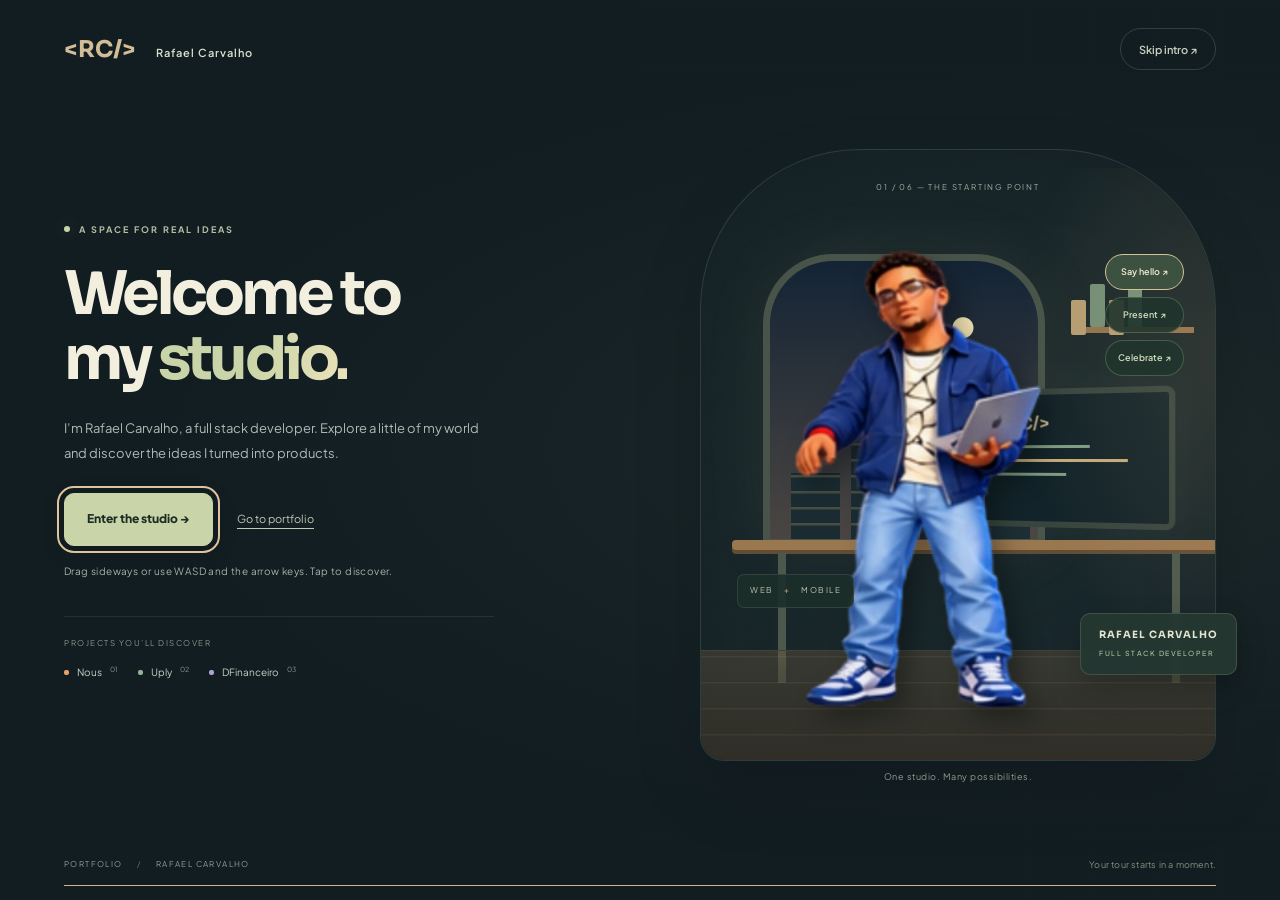
==== commit f0e6d3fe: "Aprimora demos mobile e transicao entre portfolio e estudio" ====
--- a/index.html
+++ b/index.html
@@ -22,17 +22,14 @@
 <link rel="preconnect" href="https://fonts.gstatic.com" crossorigin>
 <link href="https://fonts.googleapis.com/css2?family=Sora:wght@500;600;700;800&family=Plus+Jakarta+Sans:wght@400;500;600;700;800&display=swap" rel="stylesheet">
 <link rel="preload" as="image" href="assets/rafael-game/hero-640.webp" type="image/webp" fetchpriority="high">
-<link rel="stylesheet" href="css/style.css?v=12">
-<link rel="stylesheet" href="css/demos.css?v=9">
-<link rel="stylesheet" href="css/studio.css?v=8">
+<link rel="stylesheet" href="css/style.css?v=15">
+<link rel="stylesheet" href="css/demos.css?v=15">
+<link rel="stylesheet" href="css/studio.css?v=11">
 <script type="application/ld+json">{"@context":"https://schema.org","@type":"Person","name":"Rafael Carvalho","jobTitle":"Desenvolvedor Full Stack","email":"mailto:rafaelsancar@gmail.com","worksFor":{"@type":"Organization","name":"Nous"},"knowsAbout":["Angular","React Native","Node.js","TypeScript","PostgreSQL"],"sameAs":["https://www.linkedin.com/in/rafael-sancar-991b01346"]}</script>
 <script>
 // Respect the device accessibility preference without an extra interface toggle.
 document.documentElement.classList.toggle('rm', matchMedia('(prefers-reduced-motion: reduce)').matches);
-try {
-  var savedTheme = localStorage.getItem('theme');
-  document.documentElement.dataset.theme = ['dark', 'light'].includes(savedTheme) ? savedTheme : 'dark';
-} catch (e) {}
+document.documentElement.dataset.theme = 'dark';
 // Resolve the public page and preview image when served at its final address.
 if (/^https?:$/.test(location.protocol) && !['localhost', '127.0.0.1', '[::1]'].includes(location.hostname)) {
   var publicPage = new URL(location.pathname, location.origin).href;
@@ -79,13 +76,13 @@
 <script defer src="js/tech-icons.js?v=2"></script>
 <script defer src="js/bg3d.js?v=4"></script>
 <script defer src="js/project-art.js?v=2"></script>
-<script defer src="js/app.js?v=24"></script>
+<script defer src="js/app.js?v=25"></script>
 <script defer src="js/site-fx.js?v=5"></script>
 <script defer src="js/studio-atlas.js?v=1"></script>
 <script defer src="js/studio-motion-atlas.js?v=4"></script>
 <script defer src="js/studio-intro.js?v=8"></script>
 <script defer src="js/studio-world.js?v=7"></script>
-<script defer src="js/studio.js?v=8"></script>
+<script defer src="js/studio.js?v=13"></script>
 <script defer src="js/boot.js"></script>
 </body>
 </html>
--- a/css/style.css
+++ b/css/style.css
@@ -102,3 +102,30 @@
 @media(prefers-reduced-motion:reduce) {.hero-art picture,.pj-art svg {transform:none!important;}}
 
 @media(max-width:600px) {html[data-theme="light"] #bg3d {opacity:.05;}}
+
+/* Keep the portfolio controls on one line while the mobile browser scrolls. */
+@media(max-width:700px) {
+  .mode-site #topbar {display:grid;grid-template-columns:auto minmax(0,1fr) auto;align-items:center;flex-wrap:nowrap;gap:6px;top:max(8px,env(safe-area-inset-top));width:calc(100% - 20px);min-height:54px;padding:6px 8px;}
+  .mode-site #topbar .brand {font-size:14px;line-height:1;}
+  .mode-site #topbar #btnMode {min-width:0;max-width:100%;min-height:36px;padding:6px 8px;overflow:hidden;white-space:nowrap;text-overflow:ellipsis;font-size:9px;}
+  .mode-site #topbar .tools {min-width:0;margin:0;justify-self:end;gap:3px;}
+  .mode-site #topbar .tools .pbtn {width:34px;min-width:34px;height:36px;min-height:36px;padding:4px;font-size:12px;}
+  #mobileMenu {top:calc(max(8px,env(safe-area-inset-top)) + 62px);}
+}
+
+/* Bring the neural background forward without competing with the content. */
+#bg3d {opacity:.23;}
+html[data-theme="light"] #bg3d {opacity:.26;}
+@media(max-width:600px) {
+  #bg3d {opacity:.16;}
+  html[data-theme="light"] #bg3d {opacity:.22;}
+}
+
+/* Keep the portfolio within the mobile viewport. */
+@media(max-width:700px) {
+  html,body {width:100%;max-width:100%;overflow-x:clip;}
+  #site,.wrapx,.hero,.pj-overview,.about-layout,.tech-groups,.courses {min-width:0;max-width:100%;}
+  .hero,.pj-overview,.about-layout {grid-template-columns:minmax(0,1fr);}
+  .hero-txt,.pj-txt,.pj-head,.pj-head h3,.case-grid,.feat {min-width:0;}
+  .pj-head h3,.hero h1,.blk h2 {overflow-wrap:anywhere;}
+}
--- a/css/demos.css
+++ b/css/demos.css
@@ -285,3 +285,150 @@
   .ff-side nav>.grp-items.open>div {display:flex;flex-wrap:wrap;gap:4px;}
   .ff-side .ff-user {display:none;}
 }
+
+/* Mobile layout for the interactive demos. */
+.ff-top-title {margin-left:auto;color:#155e75;font-weight:800;white-space:nowrap;overflow:hidden;text-overflow:ellipsis;}
+.ff-dark .ff-top-title {color:#67e8f9;}
+.ff-menu-toggle {display:none;}
+.ff-card.tbl {overflow-x:auto;}
+@media(max-width:700px) {
+  .demo-host {min-width:0;}
+  .up-phone {min-height:min(450px,72svh);height:min(650px,72svh);}
+  .up-left,.up-wrap,.ph-side {width:100%;min-width:0;}
+  .up-roles {max-width:100%;}
+  .up-roles button {min-width:0;padding-inline:12px;}
+  .nx-app,.nx-col,.nx-page,.nx-panel {min-width:0;max-width:100%;}
+  .nx-rail nav {scroll-snap-type:x proximity;}
+  .nx-rail nav button {scroll-snap-align:start;}
+  .nx-kpis {grid-template-columns:repeat(2,minmax(0,1fr));}
+  .nx-kpi b {font-size:clamp(16px,5vw,24px);overflow-wrap:anywhere;}
+  .nx-head,.nx-tool,.nx-top {flex-wrap:wrap;}
+  .nx-steps {overflow-x:auto;}
+  .nx-steps span {flex:none;}
+  .ff-top {display:flex;flex-wrap:wrap;gap:4px 8px;padding:8px 10px;}
+  .ff-top .ff-logo {min-width:0;margin-right:auto;}
+  .ff-top-title {order:3;flex:0 0 100%;margin:0;font-size:11px;line-height:1.2;}
+  .ff-ico {gap:2px;flex:none;}
+  .ff-ico button {min-width:44px;min-height:44px;display:grid;place-items:center;}
+  .ff-ico .ff-menu-toggle {display:grid;border:1px solid #cbd5e1;border-radius:10px;}
+  .ff-dark .ff-ico .ff-menu-toggle {border-color:#475569;color:#e2e8f0;}
+  .ff-side {display:none;border-right:0;border-bottom:1px solid #e2e8f0;}
+  .ff-menu-open .ff-side {display:flex;}
+  .ff-side>.ff-logo {display:none;}
+  .ff-side nav {display:grid;grid-template-columns:repeat(2,minmax(0,1fr));width:100%;gap:6px;}
+  .ff-side nav>.ff-item {min-width:0;white-space:normal;justify-content:space-between;}
+  .ff-side nav>.grp-items {grid-column:1/-1;min-width:0;}
+  .ff-side nav>.grp-items.open>div {display:grid;grid-template-columns:repeat(2,minmax(0,1fr));}
+  .ff-side .ff-item.sub {padding-left:12px;}
+  .ff-page {padding:10px;overflow:visible;}
+  .ff-card {overflow:visible;}
+  .ff-card.head>div,.ff-card.head>button {min-width:0;}
+  .ff-card.head>div:has(>.ff-btn) {display:flex;flex-wrap:wrap;gap:8px;}
+  .ff-card h1 {font-size:clamp(20px,6vw,26px);overflow-wrap:anywhere;}
+  .ff-grid4,.ff-grid3 {grid-template-columns:repeat(auto-fit,minmax(min(100%,130px),1fr));}
+  .ff-pager {flex-wrap:wrap;gap:8px;}
+  .ff-pager>span:last-child {display:flex;flex-wrap:wrap;gap:4px;}
+  .ff-pager button {margin:0;}
+  .ff-card.tbl table {min-width:560px;}
+  .ff-item-row {grid-template-columns:repeat(2,minmax(0,1fr));gap:8px;padding:10px;border:1px solid #cbd5e1;border-radius:12px;}
+  .ff-item-row>* {min-width:0;}
+  .ff-item-row b {align-self:center;overflow-wrap:anywhere;}
+  .ff-item-row .act-d {justify-self:end;}
+  .ff-card .hb {display:flex;align-items:center;justify-content:space-between;flex-wrap:wrap;gap:6px;}
+  .ff-btn.sm {margin-left:0;}
+  .ff-pop {right:8px;top:54px;width:min(280px,calc(100% - 16px));}
+  .ff-modal .bx,.nx-dlg .bx {width:min(420px,100%);}
+}
+@media(max-width:360px) {
+  .ff-logo {gap:5px;}
+  .ff-logo b {font-size:12px;}
+  .ff-top .ff-logo i {display:none;}
+  .ff-ico button {min-width:40px;}
+  .nx-kpis {grid-template-columns:minmax(0,1fr);}
+  .nx-accts {grid-template-columns:minmax(0,1fr);}
+  .up-roles button {padding-inline:9px;font-size:11px;}
+}
+
+@media(max-width:600px) {
+  #modal {padding:max(10px,env(safe-area-inset-top)) 12px max(10px,env(safe-area-inset-bottom));overflow-x:clip;}
+  .modal-box {width:100%;max-width:100%;min-width:0;min-height:calc(100dvh - 20px);margin-inline:auto;padding:16px 12px 20px;border-radius:16px;overflow-x:clip;}
+  #modalBody,.demo-toolbar,.demo-host {width:100%;max-width:100%;min-width:0;}
+  .demo-toolbar {justify-content:center;margin-inline:auto;gap:8px;}
+  .demo-toolbar>span {flex:0 0 100%;width:auto;margin:0;text-align:center;}
+  .demo-toolbar .pbtn {flex:1 1 0;min-width:0;max-width:100%;padding-inline:8px;text-align:center;}
+  .demo-host {margin-inline:auto;padding:8px;overflow-x:clip;}
+}
+
+@media(max-width:700px) {
+  #modal[data-project="uply"] .modal-box {padding-block:12px;}
+  #modal[data-project="uply"] .m-head {margin-bottom:6px;}
+  #modal[data-project="uply"] .m-head h2 {font-size:20px;margin-bottom:3px;}
+  #modal[data-project="uply"] .m-head p {font-size:11px;line-height:1.3;}
+  #modal[data-project="uply"] .demo-note {margin:4px 0 0;}
+  #modal[data-project="uply"] .demo-toolbar {position:static;margin:8px 0 6px;padding:0;}
+  #modal[data-project="uply"] .demo-toolbar>span {display:none;}
+  #modal[data-project="uply"] .demo-toolbar .pbtn {min-height:40px;}
+  #modal[data-project="uply"] .demo-host {margin-top:6px;}
+  #modal[data-project="uply"] .up-chips {flex-wrap:wrap;overflow:visible;}
+  #modal[data-project="uply"] .up-mod {position:fixed;z-index:65;padding:20px;}
+  #modal[data-project="uply"] .up-mbox {max-width:310px;margin:auto;}
+}
+@media(max-width:600px) {
+  #modal[data-project="uply"] {padding-inline:8px;}
+  #modal[data-project="uply"] .modal-box {padding-inline:7px;}
+  #modal[data-project="uply"] .demo-host {padding-inline:3px;}
+}
+
+/* The Uply phone stays centered and only the portfolio modal scrolls vertically. */
+#modal[data-project="uply"] {overflow-x:hidden;overscroll-behavior-x:none;}
+#modal[data-project="uply"] :is(.modal-box,.demo-host,.up-wrap,.up-left) {overflow-x:clip;}
+#modal[data-project="uply"] .up-phone {box-sizing:border-box;width:280px;max-width:100%;height:620px;min-height:620px;margin-inline:auto;overflow:hidden;touch-action:pan-y;}
+#modal[data-project="uply"] .up-screen,#modal[data-project="uply"] .up-chat {flex:1;min-height:0;overflow:hidden;}
+
+/* Nous notifications open as a focused dialog. */
+.nx-bell {min-width:44px;min-height:44px;border-radius:12px!important;background:#f5f1eb!important;display:grid;place-items:center;}
+.nx-bell:hover,.nx-bell[aria-expanded="true"] {background:#fce6d9!important;}
+.nx-notify {position:fixed;inset:0;z-index:70;display:grid;place-items:center;padding:20px;background:#0b1219b8;backdrop-filter:blur(5px);}
+.nx-notify-card {width:min(390px,100%);max-height:calc(100dvh - 40px);overflow:auto;padding:20px;border:1px solid #e4e1dc;border-radius:20px;background:#fffdfa;color:#24292c;box-shadow:0 25px 80px #0005;}
+.nx-notify-head {display:flex;align-items:center;gap:12px;margin-bottom:18px;}
+.nx-notify-mark {display:grid;place-items:center;flex:none;width:44px;height:44px;border-radius:14px;background:#fff0e7;font-size:20px;}
+.nx-notify-head>div {min-width:0;flex:1;}.nx-notify-head small {color:#af542e;font-size:9px;font-weight:800;letter-spacing:.12em;}.nx-notify-head h3 {margin:2px 0 0;font-size:20px;}
+.nx-notify-close {flex:none;width:40px;height:40px;border:1px solid #ddd9d2;border-radius:11px;background:transparent;color:inherit;cursor:pointer;}
+.nx-notify-row {display:flex;align-items:flex-start;gap:12px;padding:14px;margin:8px 0;border:1px solid #e6e4df;border-radius:14px;background:#faf8f4;}
+.nx-notify-row>span {display:grid;place-items:center;flex:none;width:34px;height:34px;border-radius:10px;background:#fff0e7;color:#b94d25;font-size:17px;}
+.nx-notify-row b,.nx-notify-row small {display:block;}.nx-notify-row b {font-size:13px;}.nx-notify-row small {margin-top:4px;color:#666e70;font-size:11px;line-height:1.4;}
+.nx-notify-empty {padding:22px;text-align:center;border-radius:14px;background:#f4f7f2;color:#42614c;font-size:13px;}
+.nx-notify-done {display:block;width:100%;margin-top:18px;}
+[data-demo-theme="dark"] .nx-bell {background:#2c3940!important;color:#e5edf3;}
+[data-demo-theme="dark"] .nx-bell:hover,[data-demo-theme="dark"] .nx-bell[aria-expanded="true"] {background:#3a4850!important;}
+[data-demo-theme="dark"] .nx-notify-card {background:#202d39;color:#e5edf3;border-color:#465361;}
+[data-demo-theme="dark"] .nx-notify-row {background:#263641;border-color:#465361;}
+[data-demo-theme="dark"] .nx-notify-row small {color:#b3c2d0;}
+[data-demo-theme="dark"] .nx-notify-close {border-color:#647686;}
+[data-demo-theme="dark"] .nx-notify-empty {background:#293f38;color:#c8e5d2;}
+
+/* DFinanceiro: compact tabs replace the mobile sidebar menu. */
+.ff-nav-icon {flex:none;margin-right:8px;}
+.ff-nav-label {flex:1;text-align:left;}
+.ff-nav-chevron {flex:none;margin-left:8px;}
+.ff-item.grp.group-on {background:#e0f7fa;color:#0b6072;}
+.ff-dark .ff-item.grp.group-on {background:#155e75;color:#fff;}
+@media(max-width:700px) {
+  .ff-top {display:grid;grid-template-columns:minmax(0,1fr) auto;align-items:center;gap:6px;padding:8px 10px;}
+  .ff-top .ff-logo {margin:0;}
+  .ff-top-title {display:none;}
+  .ff-ico {grid-column:2;gap:4px;}
+  .ff-side,.ff-menu-open .ff-side {display:flex;padding:6px 8px 8px;background:#f9fcfc;border-bottom:1px solid #dce8eb;}
+  .ff-dark .ff-side {background:#182730;border-bottom-color:#344955;}
+  .ff-side nav {display:grid;grid-template-columns:repeat(4,minmax(0,1fr));gap:4px;width:100%;}
+  .ff-side nav>.ff-item {display:flex;flex-direction:column;align-items:center;justify-content:center;gap:2px;min-width:0;min-height:46px;padding:4px 2px;border-radius:10px;text-align:center;white-space:normal;font-size:10px;line-height:1.15;}
+  .ff-side nav>.ff-item .ff-nav-icon {margin:0;font-size:15px;line-height:1;}
+  .ff-side nav>.ff-item .ff-nav-label {flex:none;text-align:center;overflow-wrap:anywhere;}
+  .ff-side nav>.ff-item .ff-nav-chevron {display:none;}
+  .ff-side nav>.grp-items {grid-column:1/-1;order:2;min-width:0;}
+  .ff-side nav>.grp-items:not(.open) {display:none;}
+  .ff-side nav>.grp-items.open>div {display:flex;flex-wrap:wrap;gap:5px;padding:4px 2px 0;}
+  .ff-side nav>.grp-items .ff-item.sub {flex:1 1 auto;min-height:36px;padding:6px 9px;border:1px solid #d5e5e9;border-radius:9px;text-align:center;justify-content:center;font-size:11px;}
+  .ff-dark .ff-side nav>.grp-items .ff-item.sub {border-color:#405560;}
+  .ff-side nav>.grp-items .ff-item.sub.on::before {display:none;}
+}
--- a/css/studio.css
+++ b/css/studio.css
@@ -250,4 +250,25 @@
 }
 @media(max-width:700px) {
   .studio-end {bottom:calc(var(--studio-footer-height,130px) + max(14px,env(safe-area-inset-bottom)) + 12px);}
-}
+  .studio-hotspot .hotspot-label {max-width:min(120px,calc(100vw - 20px));white-space:normal;text-align:center;line-height:1.25;}
+  .studio-heading {z-index:6;}
+}
+@media(max-height:600px) and (min-width:701px) {
+  .studio-heading #studio-subtitle {display:block;font-size:11px;line-height:1.35;max-width:38ch;}
+}
+@media(max-height:550px) {
+  #studio-subtitle {display:block;font-size:10px;line-height:1.35;max-width:34ch;}
+}
+@media(max-width:700px) and (max-height:550px) {
+  .studio-heading {top:80px;}
+  .studio-eyebrow {margin-bottom:5px;}
+  #studio-title {font-size:clamp(21px,6vw,26px);line-height:1.08;max-width:18ch;margin-bottom:5px;}
+}
+
+/* Scene change between the portfolio and the studio. */
+.view-veil {position:fixed;inset:0;z-index:200;display:grid;place-items:center;overflow:hidden;opacity:0;pointer-events:auto;background:radial-gradient(circle at 50% 50%,#f8f1e2 0%,#e9dcc4 52%,#a99473 100%);}
+.view-veil[data-to="site"] {background:radial-gradient(circle at 50% 50%,#233846 0%,#111d25 55%,#081016 100%);}
+.view-veil::before {content:'';width:min(48vmin,270px);aspect-ratio:1;border:1px solid #6c795b66;border-radius:50%;box-shadow:0 0 0 38px #6c795b16,0 0 0 85px #6c795b0b;}
+.view-veil[data-to="site"]::before {border-color:#ffb86b77;box-shadow:0 0 0 38px #ffb86b12,0 0 0 85px #ffb86b08;}
+.view-veil::after {content:'<RC/>';position:absolute;left:50%;top:50%;transform:translate(-50%,-50%);font:800 clamp(26px,6vw,48px) Sora,sans-serif;letter-spacing:-.07em;color:#5d6d55;}
+.view-veil[data-to="site"]::after {color:#ffb86b;}
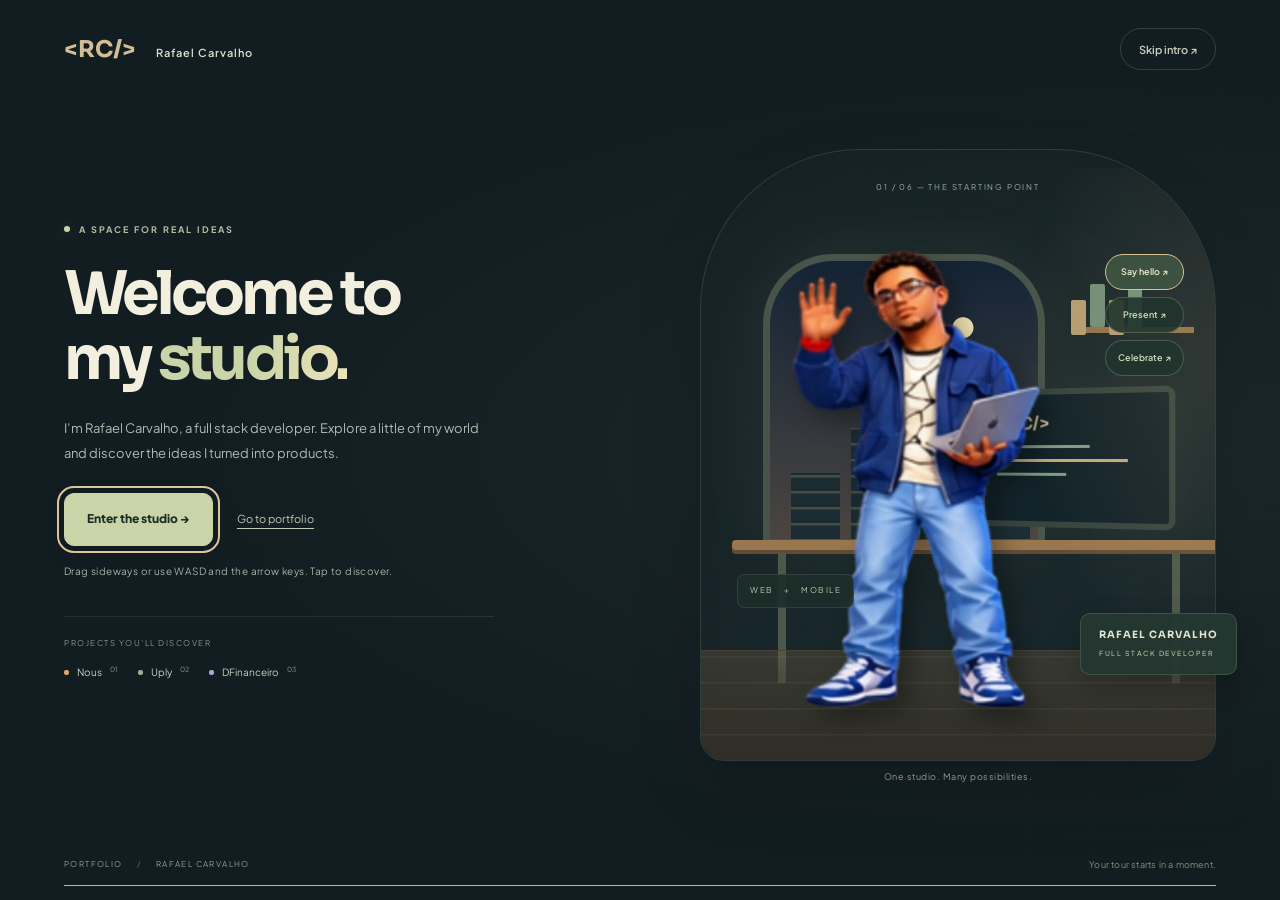
==== commit 8dc2a761: "Atualiza curriculo e links de download do portfolio" ====
--- a/index.html
+++ b/index.html
@@ -70,19 +70,19 @@
   </div>
 </div>
 
-<noscript><div class="nojs"><h1>Rafael Carvalho</h1><p>Desenvolvedor Full Stack · Angular, React Native e Node.js</p><p>Projetos: Uply (<a href="https://uplyapp.com.br">uplyapp.com.br</a>), DFinanceiro (<a href="https://finfat.com.br">finfat.com.br</a>) e <a href="https://itsm.nous.dev.br">Nous</a>.</p><p>Contato: <a href="mailto:rafaelsancar@gmail.com">rafaelsancar@gmail.com</a> · <a href="https://www.linkedin.com/in/rafael-sancar-991b01346">LinkedIn</a> · <a href="assets/Rafael-Carvalho-Curriculo.pdf">Currículo (PDF)</a></p><p>Ative o JavaScript para ver o portfólio interativo.</p></div></noscript>
+<noscript><div class="nojs"><h1>Rafael Carvalho</h1><p>Desenvolvedor Full Stack · Angular, React Native e Node.js</p><p>Projetos: Uply (<a href="https://uplyapp.com.br">uplyapp.com.br</a>), DFinanceiro (<a href="https://finfat.com.br">finfat.com.br</a>) e <a href="https://itsm.nous.dev.br">Nous</a>.</p><p>Contato: <a href="mailto:rafaelsancar@gmail.com">rafaelsancar@gmail.com</a> · <a href="https://www.linkedin.com/in/rafael-sancar-991b01346">LinkedIn</a> · <a href="assets/Rafael-Carvalho-Curriculo.pdf?v=20261028" download="Rafael-Carvalho-Curriculo.pdf">Currículo (PDF)</a></p><p>Ative o JavaScript para ver o portfólio interativo.</p></div></noscript>
 
 <script defer src="js/data.js?v=9"></script>
 <script defer src="js/tech-icons.js?v=2"></script>
 <script defer src="js/bg3d.js?v=4"></script>
 <script defer src="js/project-art.js?v=2"></script>
-<script defer src="js/app.js?v=25"></script>
+<script defer src="js/app.js?v=26"></script>
 <script defer src="js/site-fx.js?v=5"></script>
 <script defer src="js/studio-atlas.js?v=1"></script>
 <script defer src="js/studio-motion-atlas.js?v=4"></script>
 <script defer src="js/studio-intro.js?v=8"></script>
 <script defer src="js/studio-world.js?v=7"></script>
-<script defer src="js/studio.js?v=13"></script>
+<script defer src="js/studio.js?v=14"></script>
 <script defer src="js/boot.js"></script>
 </body>
 </html>
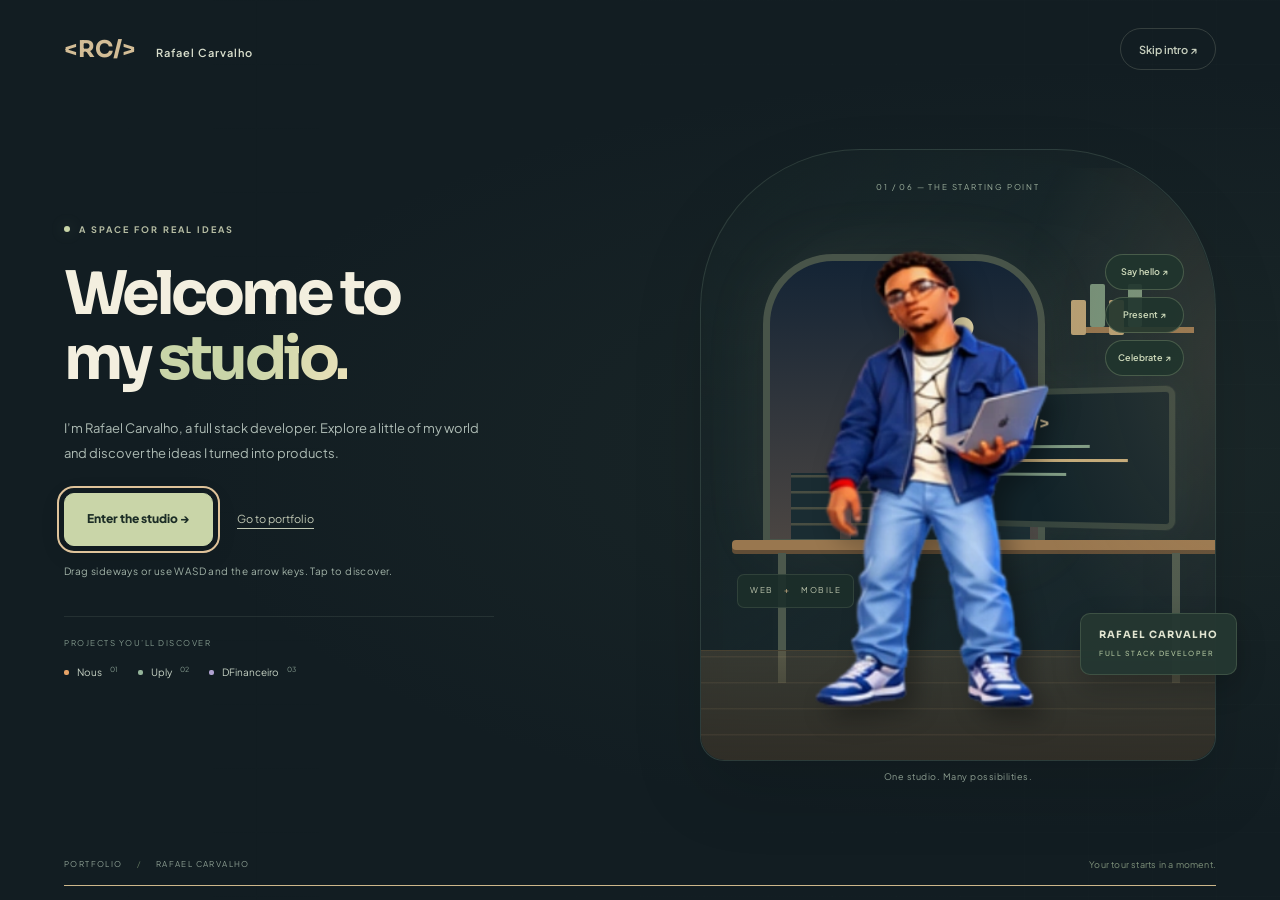
==== commit 729f8a33: "Corrige recuperacao do carregamento do personagem" ====
--- a/index.html
+++ b/index.html
@@ -76,13 +76,14 @@
 <script defer src="js/tech-icons.js?v=2"></script>
 <script defer src="js/bg3d.js?v=4"></script>
 <script defer src="js/project-art.js?v=2"></script>
-<script defer src="js/app.js?v=26"></script>
+<script defer src="js/character-assets.js?v=1"></script>
+<script defer src="js/app.js?v=27"></script>
 <script defer src="js/site-fx.js?v=5"></script>
 <script defer src="js/studio-atlas.js?v=1"></script>
 <script defer src="js/studio-motion-atlas.js?v=4"></script>
-<script defer src="js/studio-intro.js?v=8"></script>
-<script defer src="js/studio-world.js?v=7"></script>
-<script defer src="js/studio.js?v=14"></script>
+<script defer src="js/studio-intro.js?v=9"></script>
+<script defer src="js/studio-world.js?v=8"></script>
+<script defer src="js/studio.js?v=15"></script>
 <script defer src="js/boot.js"></script>
 </body>
 </html>
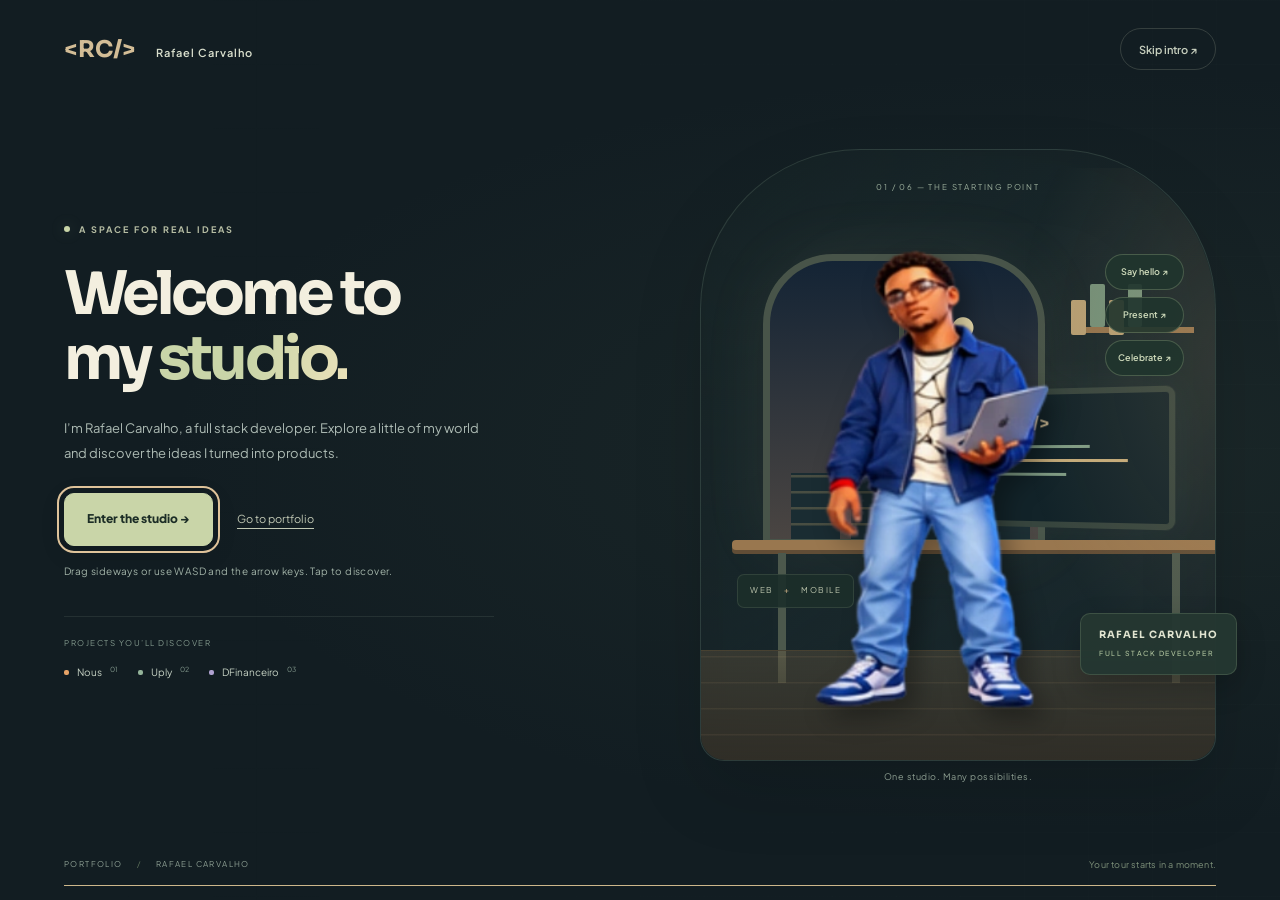
==== commit 27cf9c45: "Abre projetos e paginas internas sempre no inicio" ====
--- a/index.html
+++ b/index.html
@@ -77,13 +77,13 @@
 <script defer src="js/bg3d.js?v=4"></script>
 <script defer src="js/project-art.js?v=2"></script>
 <script defer src="js/character-assets.js?v=1"></script>
-<script defer src="js/app.js?v=27"></script>
+<script defer src="js/app.js?v=28"></script>
 <script defer src="js/site-fx.js?v=5"></script>
 <script defer src="js/studio-atlas.js?v=1"></script>
 <script defer src="js/studio-motion-atlas.js?v=4"></script>
 <script defer src="js/studio-intro.js?v=9"></script>
 <script defer src="js/studio-world.js?v=8"></script>
-<script defer src="js/studio.js?v=15"></script>
+<script defer src="js/studio.js?v=16"></script>
 <script defer src="js/boot.js"></script>
 </body>
 </html>
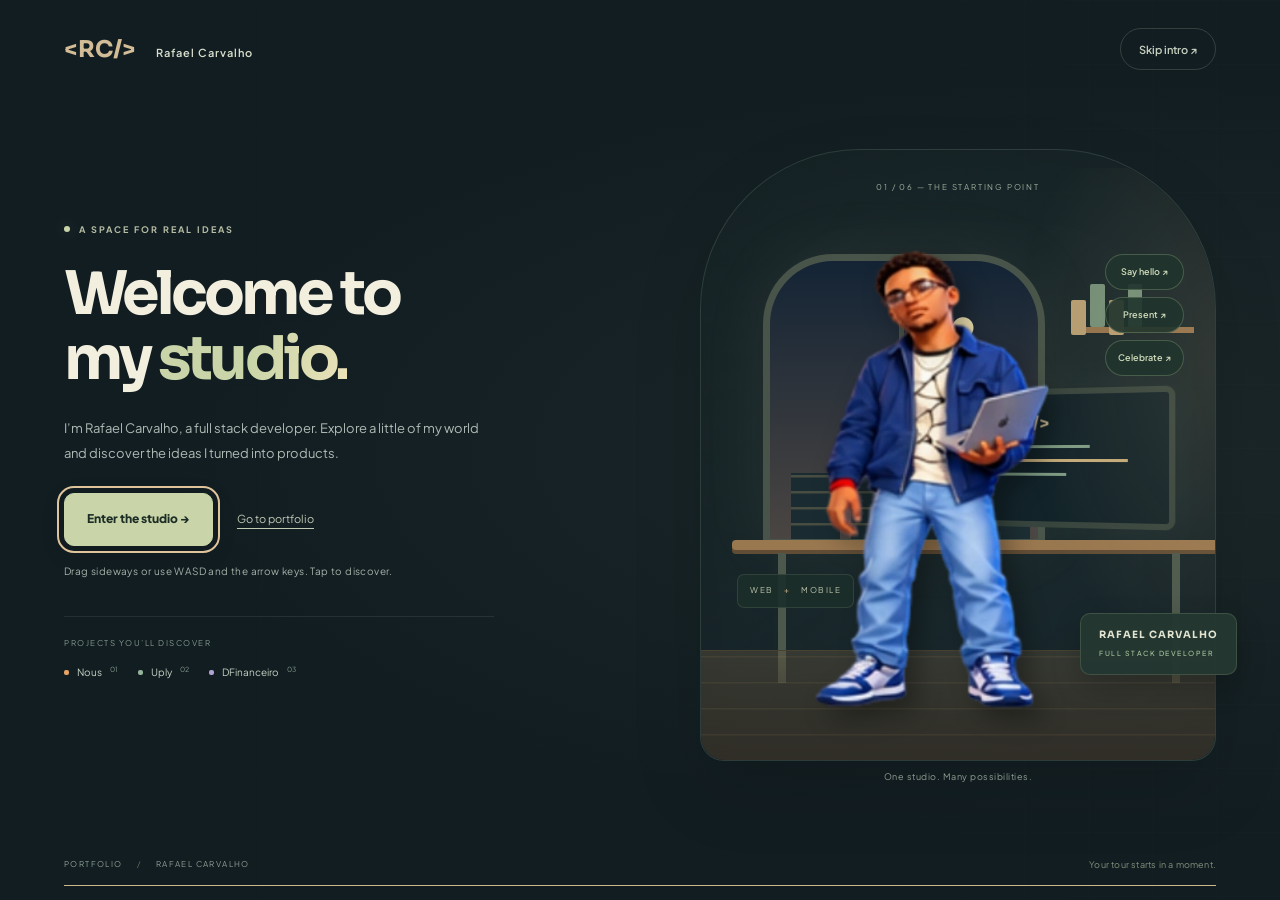
==== commit fa8c1b7e: "Restaura textos completos do curriculo e acrescenta detalhes dos projetos" ====
--- a/index.html
+++ b/index.html
@@ -70,20 +70,20 @@
   </div>
 </div>
 
-<noscript><div class="nojs"><h1>Rafael Carvalho</h1><p>Desenvolvedor Full Stack · Angular, React Native e Node.js</p><p>Projetos: Uply (<a href="https://uplyapp.com.br">uplyapp.com.br</a>), DFinanceiro (<a href="https://finfat.com.br">finfat.com.br</a>) e <a href="https://itsm.nous.dev.br">Nous</a>.</p><p>Contato: <a href="mailto:rafaelsancar@gmail.com">rafaelsancar@gmail.com</a> · <a href="https://www.linkedin.com/in/rafael-sancar-991b01346">LinkedIn</a> · <a href="assets/Rafael-Carvalho-Curriculo.pdf?v=20261028" download="Rafael-Carvalho-Curriculo.pdf">Currículo (PDF)</a></p><p>Ative o JavaScript para ver o portfólio interativo.</p></div></noscript>
+<noscript><div class="nojs"><h1>Rafael Carvalho</h1><p>Desenvolvedor Full Stack · Angular, React Native e Node.js</p><p>Projetos: Uply (<a href="https://uplyapp.com.br">uplyapp.com.br</a>), DFinanceiro (<a href="https://finfat.com.br">finfat.com.br</a>) e <a href="https://itsm.nous.dev.br">Nous</a>.</p><p>Contato: <a href="mailto:rafaelsancar@gmail.com">rafaelsancar@gmail.com</a> · <a href="https://www.linkedin.com/in/rafael-sancar-991b01346">LinkedIn</a> · <a href="assets/Rafael-Carvalho-Curriculo.pdf?v=20261028-completo" download="Rafael-Carvalho-Curriculo.pdf">Currículo (PDF)</a></p><p>Ative o JavaScript para ver o portfólio interativo.</p></div></noscript>
 
 <script defer src="js/data.js?v=9"></script>
 <script defer src="js/tech-icons.js?v=2"></script>
 <script defer src="js/bg3d.js?v=4"></script>
 <script defer src="js/project-art.js?v=2"></script>
 <script defer src="js/character-assets.js?v=1"></script>
-<script defer src="js/app.js?v=28"></script>
+<script defer src="js/app.js?v=29"></script>
 <script defer src="js/site-fx.js?v=5"></script>
 <script defer src="js/studio-atlas.js?v=1"></script>
 <script defer src="js/studio-motion-atlas.js?v=4"></script>
 <script defer src="js/studio-intro.js?v=9"></script>
 <script defer src="js/studio-world.js?v=8"></script>
-<script defer src="js/studio.js?v=16"></script>
+<script defer src="js/studio.js?v=17"></script>
 <script defer src="js/boot.js"></script>
 </body>
 </html>
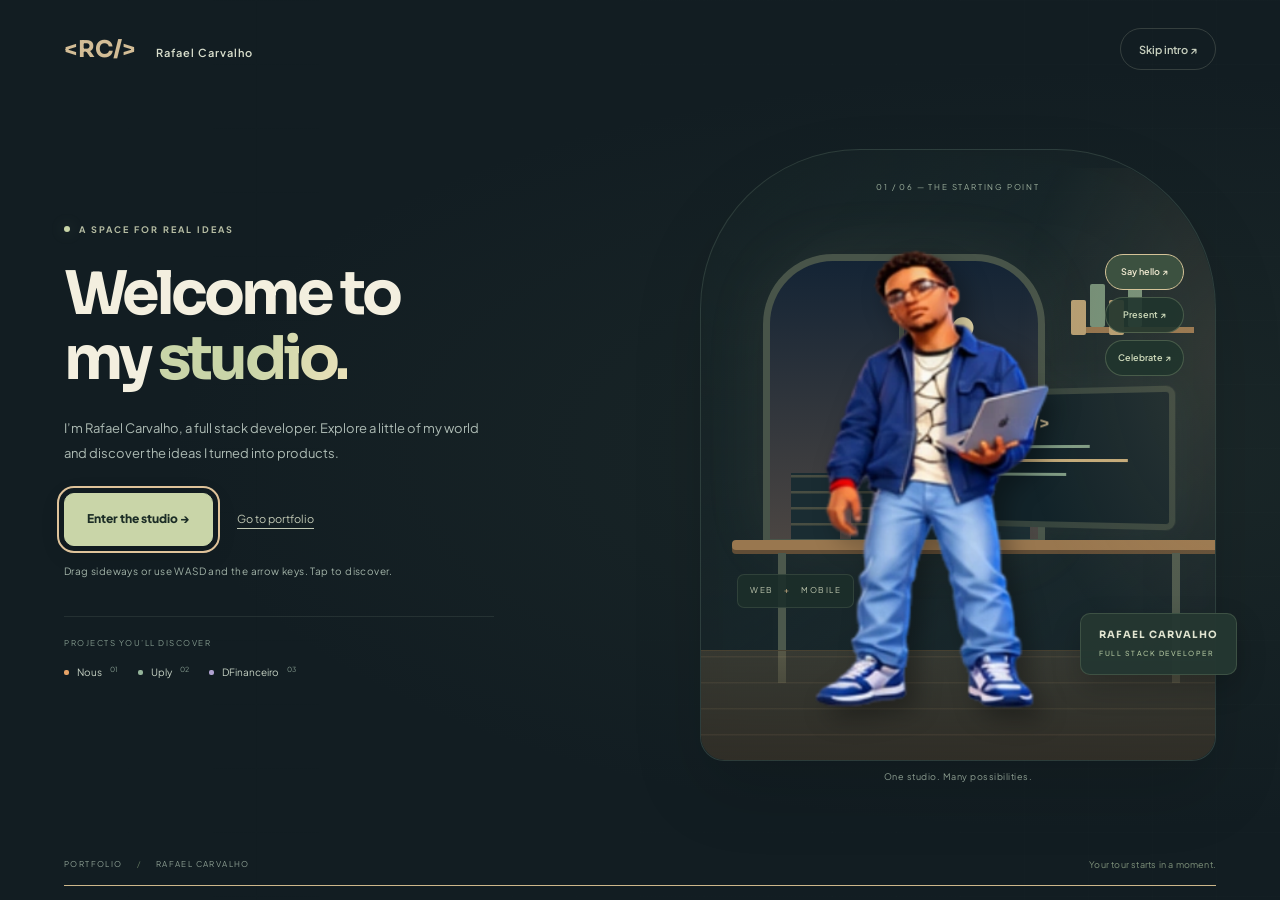
==== commit c6e09f7d: "Restaura curriculo original enviado pelo usuario" ====
--- a/index.html
+++ b/index.html
@@ -70,20 +70,20 @@
   </div>
 </div>
 
-<noscript><div class="nojs"><h1>Rafael Carvalho</h1><p>Desenvolvedor Full Stack · Angular, React Native e Node.js</p><p>Projetos: Uply (<a href="https://uplyapp.com.br">uplyapp.com.br</a>), DFinanceiro (<a href="https://finfat.com.br">finfat.com.br</a>) e <a href="https://itsm.nous.dev.br">Nous</a>.</p><p>Contato: <a href="mailto:rafaelsancar@gmail.com">rafaelsancar@gmail.com</a> · <a href="https://www.linkedin.com/in/rafael-sancar-991b01346">LinkedIn</a> · <a href="assets/Rafael-Carvalho-Curriculo.pdf?v=20261028-completo" download="Rafael-Carvalho-Curriculo.pdf">Currículo (PDF)</a></p><p>Ative o JavaScript para ver o portfólio interativo.</p></div></noscript>
+<noscript><div class="nojs"><h1>Rafael Carvalho</h1><p>Desenvolvedor Full Stack · Angular, React Native e Node.js</p><p>Projetos: Uply (<a href="https://uplyapp.com.br">uplyapp.com.br</a>), DFinanceiro (<a href="https://finfat.com.br">finfat.com.br</a>) e <a href="https://itsm.nous.dev.br">Nous</a>.</p><p>Contato: <a href="mailto:rafaelsancar@gmail.com">rafaelsancar@gmail.com</a> · <a href="https://www.linkedin.com/in/rafael-sancar-991b01346">LinkedIn</a> · <a href="assets/Rafael-Carvalho-Curriculo.pdf?v=20261028-original" download="Rafael-Carvalho-Curriculo.pdf">Currículo (PDF)</a></p><p>Ative o JavaScript para ver o portfólio interativo.</p></div></noscript>
 
 <script defer src="js/data.js?v=9"></script>
 <script defer src="js/tech-icons.js?v=2"></script>
 <script defer src="js/bg3d.js?v=4"></script>
 <script defer src="js/project-art.js?v=2"></script>
 <script defer src="js/character-assets.js?v=1"></script>
-<script defer src="js/app.js?v=29"></script>
+<script defer src="js/app.js?v=30"></script>
 <script defer src="js/site-fx.js?v=5"></script>
 <script defer src="js/studio-atlas.js?v=1"></script>
 <script defer src="js/studio-motion-atlas.js?v=4"></script>
 <script defer src="js/studio-intro.js?v=9"></script>
 <script defer src="js/studio-world.js?v=8"></script>
-<script defer src="js/studio.js?v=17"></script>
+<script defer src="js/studio.js?v=18"></script>
 <script defer src="js/boot.js"></script>
 </body>
 </html>
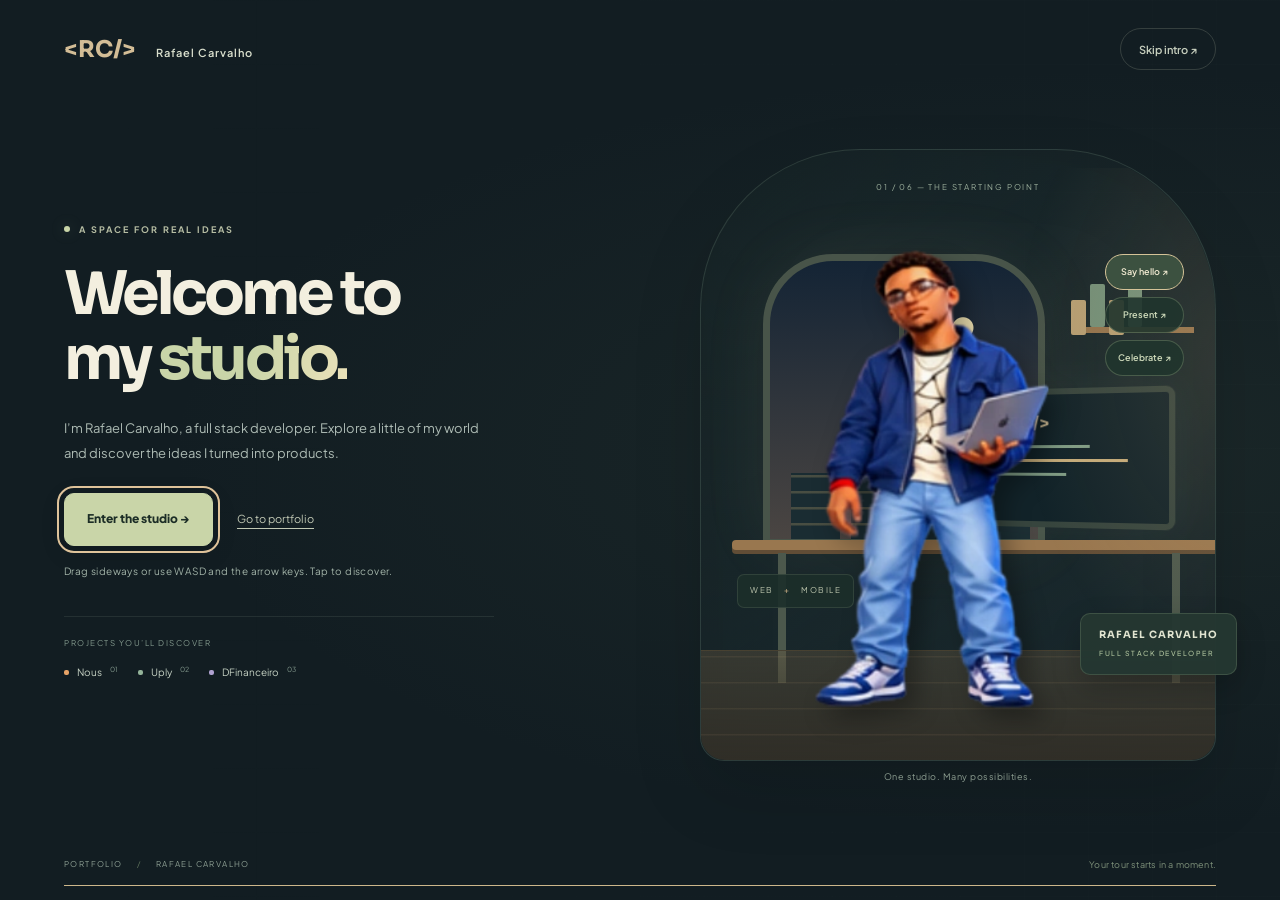
==== commit 77b1f423: "Publica curriculo de uma pagina com sidebar revisada" ====
--- a/index.html
+++ b/index.html
@@ -70,20 +70,20 @@
   </div>
 </div>
 
-<noscript><div class="nojs"><h1>Rafael Carvalho</h1><p>Desenvolvedor Full Stack · Angular, React Native e Node.js</p><p>Projetos: Uply (<a href="https://uplyapp.com.br">uplyapp.com.br</a>), DFinanceiro (<a href="https://finfat.com.br">finfat.com.br</a>) e <a href="https://itsm.nous.dev.br">Nous</a>.</p><p>Contato: <a href="mailto:rafaelsancar@gmail.com">rafaelsancar@gmail.com</a> · <a href="https://www.linkedin.com/in/rafael-sancar-991b01346">LinkedIn</a> · <a href="assets/Rafael-Carvalho-Curriculo.pdf?v=20261028-original" download="Rafael-Carvalho-Curriculo.pdf">Currículo (PDF)</a></p><p>Ative o JavaScript para ver o portfólio interativo.</p></div></noscript>
+<noscript><div class="nojs"><h1>Rafael Carvalho</h1><p>Desenvolvedor Full Stack · Angular, React Native e Node.js</p><p>Projetos: Uply (<a href="https://uplyapp.com.br">uplyapp.com.br</a>), DFinanceiro (<a href="https://finfat.com.br">finfat.com.br</a>) e <a href="https://itsm.nous.dev.br">Nous</a>.</p><p>Contato: <a href="mailto:rafaelsancar@gmail.com">rafaelsancar@gmail.com</a> · <a href="https://www.linkedin.com/in/rafael-sancar-991b01346">LinkedIn</a> · <a href="assets/Rafael-Carvalho-Curriculo.pdf?v=14a1999c91" download="Rafael-Carvalho-Curriculo.pdf">Currículo (PDF)</a></p><p>Ative o JavaScript para ver o portfólio interativo.</p></div></noscript>
 
 <script defer src="js/data.js?v=9"></script>
 <script defer src="js/tech-icons.js?v=2"></script>
 <script defer src="js/bg3d.js?v=4"></script>
 <script defer src="js/project-art.js?v=2"></script>
 <script defer src="js/character-assets.js?v=1"></script>
-<script defer src="js/app.js?v=30"></script>
+<script defer src="js/app.js?v=31"></script>
 <script defer src="js/site-fx.js?v=5"></script>
 <script defer src="js/studio-atlas.js?v=1"></script>
 <script defer src="js/studio-motion-atlas.js?v=4"></script>
 <script defer src="js/studio-intro.js?v=9"></script>
 <script defer src="js/studio-world.js?v=8"></script>
-<script defer src="js/studio.js?v=18"></script>
+<script defer src="js/studio.js?v=19"></script>
 <script defer src="js/boot.js"></script>
 </body>
 </html>
